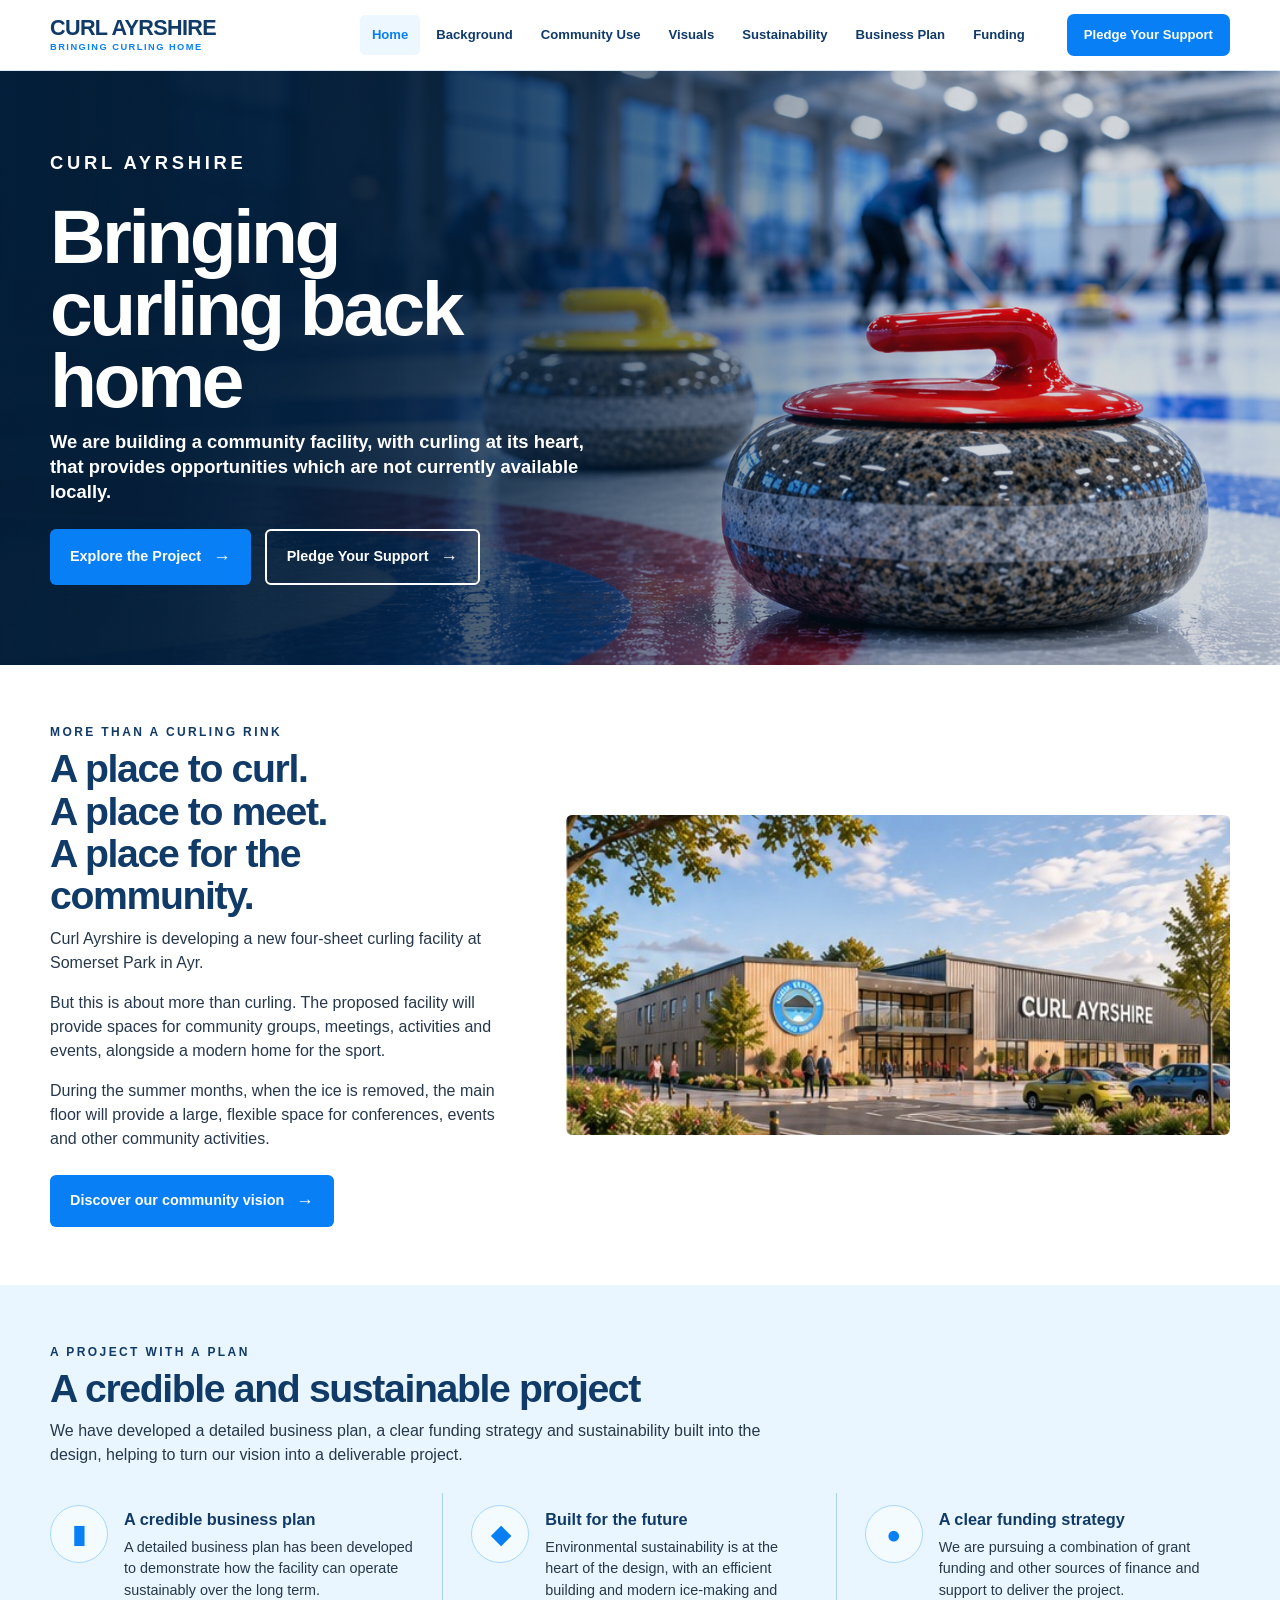
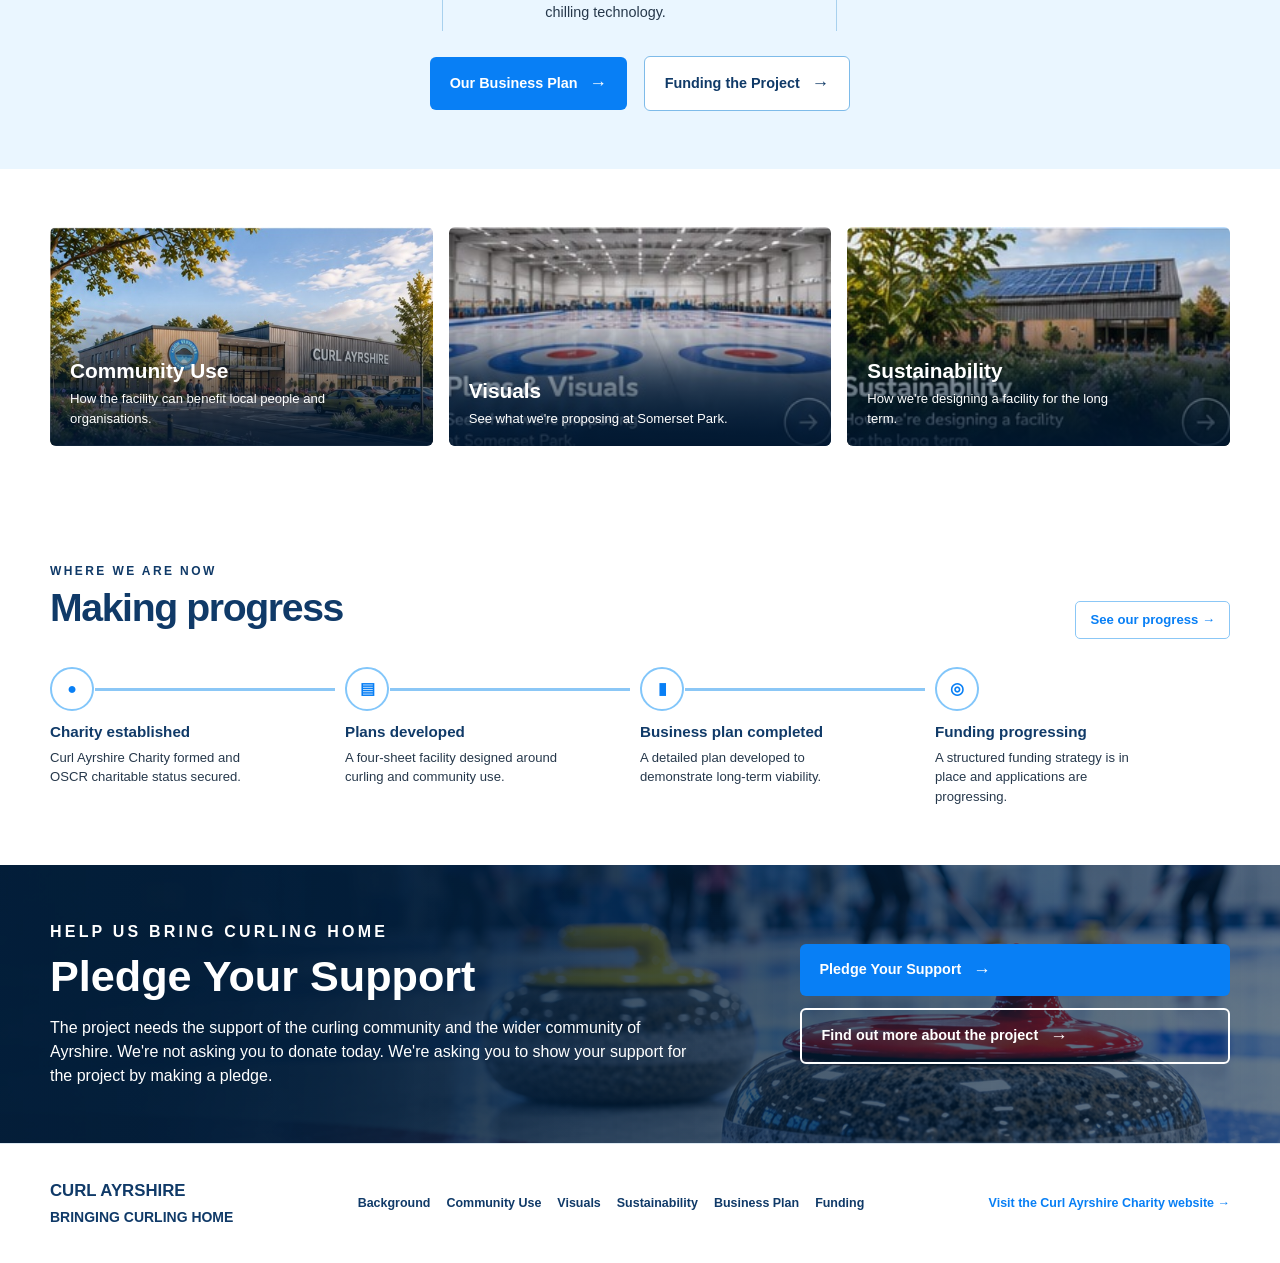
==== index.html @ f4528907 "start" ====
<!DOCTYPE html>
<html lang="en-GB">
<head>
    <meta charset="UTF-8">
    <meta name="viewport" content="width=device-width, initial-scale=1.0">
    <meta name="description" content="Bring Curling Home — the vision for a new community curling facility in Ayrshire.">
    <title>Bring Curling Home | Curl Ayrshire</title>
    <link rel="stylesheet" href="css/styles.css">
</head>
<body>
    <header class="site-header">
        <div class="container header-inner">
            <a class="brand" href="index.html">
                CURL AYRSHIRE
                <span>Bringing Curling Home</span>
            </a>

            <button class="menu-toggle" aria-label="Open navigation" aria-expanded="false">☰</button>

            <nav class="main-nav" aria-label="Main navigation">
                <ul>
                    <li><a class="active" href="index.html">Home</a></li>
                    <li><a href="background.html">Background</a></li>
                    <li><a href="community-use.html">Community Use</a></li>
                    <li><a href="visuals.html">Visuals</a></li>
                    <li><a href="sustainability.html">Sustainability</a></li>
                    <li><a href="business-plan.html">Business Plan</a></li>
                    <li><a href="funding.html">Funding</a></li>
                </ul>
            </nav>

            <a class="header-cta" href="#support">Pledge Your Support</a>
        </div>
    </header>

    <main>
        <section class="hero">
            <div class="container">
                <div class="hero-content">
                    <p class="eyebrow">Curl Ayrshire</p>
                    <h1>Bringing<br>curling back home</h1>
                    <p>We are building a community facility, with curling at its heart, that provides opportunities which are not currently available locally.</p>
                    <div class="hero-actions">
                        <a class="button" href="background.html">Explore the Project</a>
                        <a class="button button-outline" href="#support">Pledge Your Support</a>
                    </div>
                </div>
            </div>
        </section>

        <section class="section">
            <div class="container split">
                <div class="section-copy">
                    <p class="eyebrow">More than a curling rink</p>
                    <h2>A place to curl.<br>A place to meet.<br>A place for the community.</h2>
                    <p>Curl Ayrshire is developing a new four-sheet curling facility at Somerset Park in Ayr.</p>
                    <p>But this is about more than curling. The proposed facility will provide spaces for community groups, meetings, activities and events, alongside a modern home for the sport.</p>
                    <p>During the summer months, when the ice is removed, the main floor will provide a large, flexible space for conferences, events and other community activities.</p>
                    <a class="button" href="community-use.html">Discover our community vision</a>
                </div>
                <div class="split-image">
                    <img src="images/home/community-temp.jpg" alt="Concept visual of the proposed Curl Ayrshire facility">
                </div>
            </div>
        </section>

        <section class="section section-alt">
            <div class="container">
                <p class="eyebrow">A project with a plan</p>
                <h2>A credible and sustainable project</h2>
                <p class="feature-intro">We have developed a detailed business plan, a clear funding strategy and sustainability built into the design, helping to turn our vision into a deliverable project.</p>

                <div class="features">
                    <article class="feature">
                        <div class="feature-icon">▮</div>
                        <div>
                            <h3>A credible business plan</h3>
                            <p>A detailed business plan has been developed to demonstrate how the facility can operate sustainably over the long term.</p>
                        </div>
                    </article>

                    <article class="feature">
                        <div class="feature-icon">◆</div>
                        <div>
                            <h3>Built for the future</h3>
                            <p>Environmental sustainability is at the heart of the design, with an efficient building and modern ice-making and chilling technology.</p>
                        </div>
                    </article>

                    <article class="feature">
                        <div class="feature-icon">●</div>
                        <div>
                            <h3>A clear funding strategy</h3>
                            <p>We are pursuing a combination of grant funding and other sources of finance and support to deliver the project.</p>
                        </div>
                    </article>
                </div>

                <div style="text-align:center; margin-top:25px;">
                    <a class="button" href="business-plan.html">Our Business Plan</a>
                    <a class="button" style="margin-left:12px; background:white; color:#103a68; border:1px solid #7ebbe9;" href="funding.html">Funding the Project</a>
                </div>
            </div>
        </section>

        <section class="section">
            <div class="container">
                <div class="image-cards">
                    <a class="image-card" href="community-use.html">
                        <img src="images/home/community-temp.jpg" alt="">
                        <div class="image-card-content">
                            <h3>Community Use</h3>
                            <p>How the facility can benefit local people and organisations.</p>
                        </div>
                    </a>
                    <a class="image-card" href="visuals.html">
                        <img src="images/home/visuals-temp.jpg" alt="">
                        <div class="image-card-content">
                            <h3>Visuals</h3>
                            <p>See what we're proposing at Somerset Park.</p>
                        </div>
                    </a>
                    <a class="image-card" href="sustainability.html">
                        <img src="images/home/sustainability-temp.jpg" alt="">
                        <div class="image-card-content">
                            <h3>Sustainability</h3>
                            <p>How we're designing a facility for the long term.</p>
                        </div>
                    </a>
                </div>
            </div>
        </section>

        <section class="section">
            <div class="container">
                <div class="progress-heading">
                    <div>
                        <p class="eyebrow">Where we are now</p>
                        <h2>Making progress</h2>
                    </div>
                    <a class="progress-link" href="background.html">See our progress →</a>
                </div>

                <div class="progress">
                    <article class="progress-item">
                        <div class="progress-icon">●</div>
                        <h3>Charity established</h3>
                        <p>Curl Ayrshire Charity formed and OSCR charitable status secured.</p>
                    </article>
                    <article class="progress-item">
                        <div class="progress-icon">▤</div>
                        <h3>Plans developed</h3>
                        <p>A four-sheet facility designed around curling and community use.</p>
                    </article>
                    <article class="progress-item">
                        <div class="progress-icon">▮</div>
                        <h3>Business plan completed</h3>
                        <p>A detailed plan developed to demonstrate long-term viability.</p>
                    </article>
                    <article class="progress-item">
                        <div class="progress-icon">◎</div>
                        <h3>Funding progressing</h3>
                        <p>A structured funding strategy is in place and applications are progressing.</p>
                    </article>
                </div>
            </div>
        </section>

        <section class="support" id="support">
            <div class="container support-inner">
                <div>
                    <p class="eyebrow" style="color:white;">Help us bring curling home</p>
                    <h2>Pledge Your Support</h2>
                    <p>The project needs the support of the curling community and the wider community of Ayrshire. We're not asking you to donate today. We're asking you to show your support for the project by making a pledge.</p>
                </div>
                <div class="support-actions">
                    <a class="button" href="funding.html">Pledge Your Support</a>
                    <a class="button button-outline" href="background.html">Find out more about the project</a>
                </div>
            </div>
        </section>
    </main>

    <footer class="site-footer">
        <div class="container footer-inner">
            <div class="footer-brand">CURL AYRSHIRE<br><small>BRINGING CURLING HOME</small></div>
            <div class="footer-links">
                <a href="background.html">Background</a>
                <a href="community-use.html">Community Use</a>
                <a href="visuals.html">Visuals</a>
                <a href="sustainability.html">Sustainability</a>
                <a href="business-plan.html">Business Plan</a>
                <a href="funding.html">Funding</a>
            </div>
            <a class="footer-charity" href="https://www.curlayrshire.com/">Visit the Curl Ayrshire Charity website →</a>
        </div>
    </footer>

    <script src="js/script.js"></script>
</body>
</html>
---- css/styles.css ----
/* Bring Curling Home */

:root {
    --navy: #103a68;
    --blue: #087ff5;
    --blue-dark: #075fba;
    --sky: #eaf6ff;
    --pale-blue: #f2f9ff;
    --text: #26384b;
    --muted: #5c6d7c;
    --white: #ffffff;
    --border: #c9dff1;
    --max-width: 1180px;
}

* { box-sizing: border-box; }

html { scroll-behavior: smooth; }

body {
    margin: 0;
    font-family: Arial, Helvetica, sans-serif;
    color: var(--text);
    background: var(--white);
    line-height: 1.5;
}

img { max-width: 100%; height: auto; display: block; }

a { color: inherit; }

/* Header */

.site-header {
    background: rgba(255,255,255,.97);
    border-bottom: 1px solid #dbe7f1;
    position: sticky;
    top: 0;
    z-index: 1000;
}

.header-inner {
    min-height: 70px;
    display: flex;
    align-items: center;
    gap: 30px;
}

.brand {
    margin-right: auto;
    text-decoration: none;
    color: var(--navy);
    font-weight: 800;
    font-size: 1.35rem;
    line-height: 1.05;
    letter-spacing: -.03em;
}

.brand span {
    display: block;
    margin-top: 4px;
    color: var(--blue);
    font-size: .58rem;
    letter-spacing: .16em;
    text-transform: uppercase;
    font-weight: 700;
}

.main-nav ul {
    list-style: none;
    padding: 0;
    margin: 0;
    display: flex;
    align-items: center;
    gap: 4px;
}

.main-nav a {
    display: block;
    padding: 10px 12px;
    border-radius: 5px;
    text-decoration: none;
    color: var(--navy);
    font-size: .82rem;
    font-weight: 700;
}

.main-nav a:hover,
.main-nav a.active {
    color: var(--blue);
    background: #edf7ff;
}

.header-cta {
    display: inline-block;
    padding: 11px 17px;
    border-radius: 7px;
    background: var(--blue);
    color: var(--white) !important;
    text-decoration: none;
    font-weight: 700;
    font-size: .82rem;
    white-space: nowrap;
}

.header-cta:hover { background: var(--blue-dark); }

.menu-toggle {
    display: none;
    border: 0;
    background: transparent;
    color: var(--navy);
    font-size: 1.7rem;
    cursor: pointer;
}

/* Shared */

.container {
    width: min(100% - 40px, var(--max-width));
    margin-inline: auto;
}

.eyebrow {
    margin: 0 0 7px;
    color: var(--navy);
    font-size: .75rem;
    font-weight: 800;
    letter-spacing: .2em;
    text-transform: uppercase;
}

.button {
    display: inline-flex;
    align-items: center;
    gap: 12px;
    padding: 13px 20px;
    border-radius: 6px;
    background: var(--blue);
    color: var(--white);
    text-decoration: none;
    font-weight: 700;
    font-size: .9rem;
}

.button:hover { background: var(--blue-dark); }

.button-outline {
    background: transparent;
    border: 2px solid var(--white);
}

.button-outline:hover {
    background: var(--white);
    color: var(--navy);
}

.button::after {
    content: "→";
    font-size: 1.1rem;
}

/* Homepage hero */

.hero {
    min-height: 515px;
    display: flex;
    align-items: center;
    color: var(--white);
    background:
        linear-gradient(90deg, rgba(4,30,56,.88) 0%, rgba(4,30,56,.68) 42%, rgba(4,30,56,.18) 75%),
        url("../images/home/hero-temp.jpg") center / cover no-repeat;
}

.hero-content {
    max-width: 610px;
    padding: 80px 0;
}

.hero .eyebrow { color: var(--white); }

.hero h1 {
    margin: 0 0 14px;
    font-size: clamp(3.1rem, 6vw, 5rem);
    line-height: .94;
    letter-spacing: -.045em;
}

.hero p {
    max-width: 560px;
    margin: 0 0 24px;
    font-size: 1.15rem;
    line-height: 1.35;
    font-weight: 600;
}

.hero-actions {
    display: flex;
    flex-wrap: wrap;
    gap: 14px;
}

/* Sections */

.section { padding: 58px 0; }

.section-alt { background: var(--sky); }

.section h2 {
    margin: 0 0 9px;
    color: var(--navy);
    font-size: clamp(2rem, 3.25vw, 2.45rem);
    line-height: 1.08;
    letter-spacing: -.035em;
}

.section p { margin-top: 0; }

.split {
    display: grid;
    grid-template-columns: 0.92fr 1.32fr;
    gap: 54px;
    align-items: center;
}

.split-image {
    border-radius: 6px;
    overflow: hidden;
}

.split-image img {
    width: 100%;
    height: 320px;
    object-fit: cover;
    object-position: center;
}

.section-copy { max-width: 560px; }

.section-copy .button { margin-top: 8px; }

/* Three feature points */

.feature-intro {
    max-width: 760px;
    margin-bottom: 26px;
}

.features {
    display: grid;
    grid-template-columns: repeat(3, 1fr);
    gap: 0;
}

.feature {
    padding: 12px 28px 8px 0;
    display: grid;
    grid-template-columns: 58px 1fr;
    gap: 16px;
    border-right: 1px solid #a8d1ee;
}

.feature + .feature {
    padding-left: 28px;
}

.feature:last-child {
    border-right: 0;
    padding-right: 0;
}

.feature-icon {
    width: 58px;
    height: 58px;
    display: grid;
    place-items: center;
    border: 1px solid #a8d8ff;
    border-radius: 50%;
    background: #f4fbff;
    color: var(--blue);
    font-size: 1.55rem;
    font-weight: 800;
}

.feature h3 {
    margin: 2px 0 5px;
    color: var(--navy);
    font-size: 1.02rem;
}

.feature p {
    margin: 0;
    font-size: .9rem;
}

/* Image cards */

.image-cards {
    display: grid;
    grid-template-columns: repeat(3, 1fr);
    gap: 16px;
}

.image-card {
    position: relative;
    min-height: 190px;
    overflow: hidden;
    border-radius: 6px;
    color: var(--white);
    text-decoration: none;
    background: var(--navy);
}

.image-card img {
    width: 100%;
    height: 100%;
    min-height: 190px;
    object-fit: cover;
    transition: transform .25s ease;
}

.image-card:hover img { transform: scale(1.03); }

.image-card::after {
    content: "";
    position: absolute;
    inset: 35% 0 0;
    background: linear-gradient(transparent, rgba(0,22,46,.92));
}

.image-card-content {
    position: absolute;
    z-index: 2;
    left: 20px;
    right: 20px;
    bottom: 18px;
}

.image-card h3 {
    margin: 0 0 3px;
    font-size: 1.3rem;
}

.image-card p {
    margin: 0;
    max-width: 270px;
    font-size: .82rem;
}

/* Progress */

.progress {
    display: grid;
    grid-template-columns: repeat(4, 1fr);
    gap: 0;
    margin-top: 28px;
}

.progress-item {
    position: relative;
    padding-right: 24px;
}

.progress-item:not(:last-child)::after {
    content: "";
    position: absolute;
    top: 21px;
    left: 45px;
    right: 10px;
    height: 3px;
    background: #8bc7f6;
}

.progress-icon {
    position: relative;
    z-index: 2;
    width: 44px;
    height: 44px;
    display: grid;
    place-items: center;
    margin-bottom: 10px;
    border: 2px solid #82c6fa;
    border-radius: 50%;
    background: var(--white);
    color: var(--blue);
    font-weight: 800;
}

.progress h3 {
    margin: 0 0 4px;
    color: var(--navy);
    font-size: .95rem;
}

.progress p {
    margin: 0;
    font-size: .82rem;
    max-width: 220px;
}

.progress-heading {
    display: flex;
    align-items: end;
    justify-content: space-between;
    gap: 20px;
}

.progress-link {
    color: var(--blue);
    border: 1px solid #8bc7f6;
    padding: 8px 14px;
    border-radius: 5px;
    text-decoration: none;
    font-size: .82rem;
    font-weight: 700;
}

/* Support banner */

.support {
    padding: 55px 0;
    color: var(--white);
    background:
        linear-gradient(90deg, rgba(3,30,57,.92), rgba(3,30,57,.6)),
        url("../images/home/hero-temp.jpg") center / cover no-repeat;
}

.support-inner {
    display: grid;
    grid-template-columns: 1.3fr .8fr;
    gap: 50px;
    align-items: center;
}

.support h2 {
    margin: 0 0 8px;
    color: var(--white);
    font-size: clamp(2rem, 4vw, 2.7rem);
}

.support p {
    max-width: 650px;
    margin: 0;
    font-size: 1rem;
}

.support-actions {
    display: flex;
    flex-direction: column;
    gap: 12px;
}

/* Interior page hero */

.page-hero {
    padding: 72px 0;
    background: var(--sky);
}

.page-hero h1 {
    margin: 0 0 10px;
    color: var(--navy);
    font-size: clamp(2.5rem, 5vw, 4rem);
    line-height: 1;
    letter-spacing: -.04em;
}

.page-hero p {
    max-width: 760px;
    margin: 0;
    color: var(--muted);
    font-size: 1.1rem;
}

/* Footer */

.site-footer {
    padding: 34px 0;
    background: var(--white);
    border-top: 1px solid #dce8f1;
}

.footer-inner {
    display: flex;
    align-items: center;
    justify-content: space-between;
    gap: 25px;
    flex-wrap: wrap;
}

.footer-brand {
    color: var(--navy);
    font-weight: 800;
    font-size: 1.05rem;
}

.footer-links {
    display: flex;
    flex-wrap: wrap;
    gap: 16px;
}

.footer-links a {
    color: var(--navy);
    text-decoration: none;
    font-size: .78rem;
    font-weight: 700;
}

.footer-charity {
    color: var(--blue);
    text-decoration: none;
    font-size: .78rem;
    font-weight: 700;
}

/* Responsive */

@media (max-width: 1000px) {
    .main-nav a { padding-inline: 8px; font-size: .78rem; }
    .header-cta { display: none; }
}

@media (max-width: 850px) {
    .menu-toggle { display: block; }

    .header-inner {
        min-height: 68px;
        flex-wrap: wrap;
        padding: 10px 0;
    }

    .main-nav {
        display: none;
        width: 100%;
        order: 3;
    }

    .main-nav.open { display: block; }

    .main-nav ul {
        flex-direction: column;
        align-items: stretch;
        padding-bottom: 8px;
    }

    .main-nav a { padding: 9px 4px; }

    .split,
    .support-inner {
        grid-template-columns: 1fr;
    }

    .features,
    .image-cards {
        grid-template-columns: 1fr;
        gap: 20px;
    }

    .feature,
    .feature + .feature {
        padding: 15px 0;
        border-right: 0;
        border-bottom: 1px solid #a8d1ee;
    }

    .feature:last-child { border-bottom: 0; }

    .progress {
        grid-template-columns: 1fr 1fr;
        gap: 28px 20px;
    }

    .progress-item::after { display: none; }
}

@media (max-width: 600px) {
    .container { width: min(100% - 28px, var(--max-width)); }
    .hero { min-height: 520px; }
    .hero-content { padding: 65px 0; }
    .hero h1 { font-size: 3rem; }
    .section { padding: 48px 0; }
    .progress { grid-template-columns: 1fr; }
    .progress-heading { align-items: start; flex-direction: column; }
}
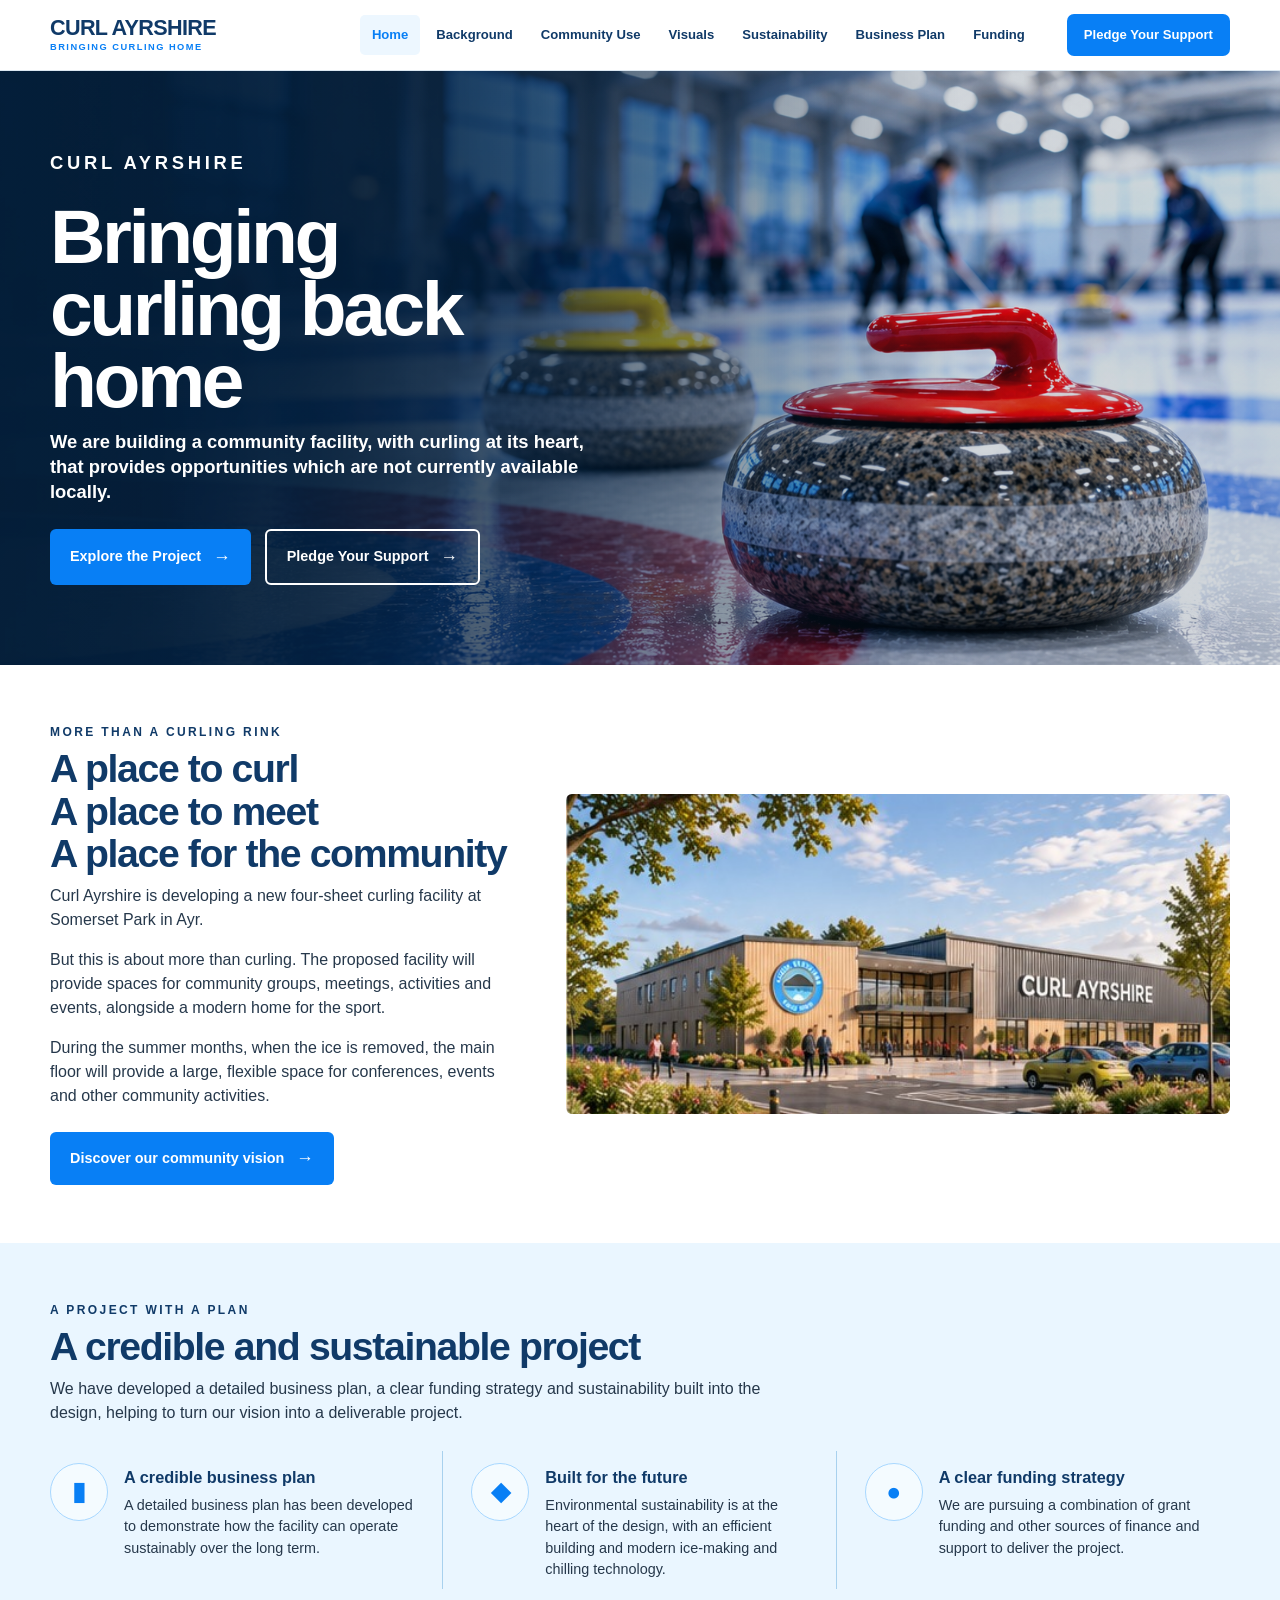
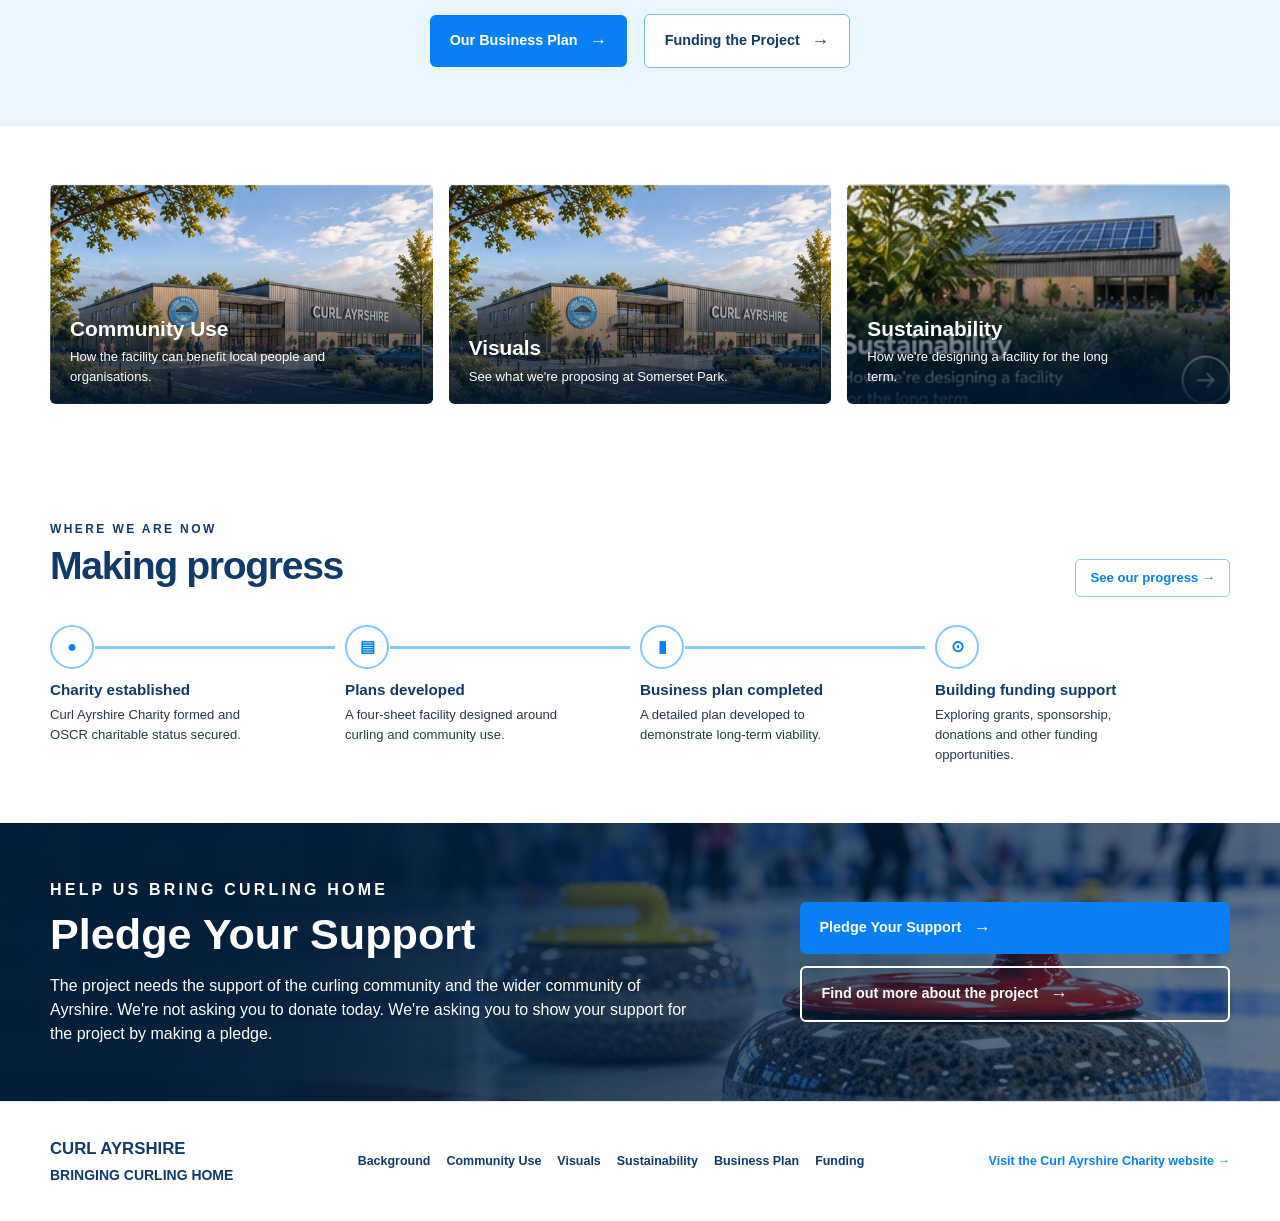
==== commit 6ec7c34f: "populate" ====
--- a/index.html
+++ b/index.html
@@ -29,7 +29,11 @@
                 </ul>
             </nav>
 
-            <a class="header-cta" href="#support">Pledge Your Support</a>
+            <a class="header-cta"
+   href="https://forms.cloud.microsoft/e/AGbmvTRy5J"
+   target="_blank"
+   rel="noopener noreferrer">Pledge Your Support</a>
+
         </div>
     </header>
 
@@ -52,7 +56,7 @@
             <div class="container split">
                 <div class="section-copy">
                     <p class="eyebrow">More than a curling rink</p>
-                    <h2>A place to curl.<br>A place to meet.<br>A place for the community.</h2>
+                    <h2>A place to curl<br>A place to meet<br>A place for the community</h2>
                     <p>Curl Ayrshire is developing a new four-sheet curling facility at Somerset Park in Ayr.</p>
                     <p>But this is about more than curling. The proposed facility will provide spaces for community groups, meetings, activities and events, alongside a modern home for the sport.</p>
                     <p>During the summer months, when the ice is removed, the main floor will provide a large, flexible space for conferences, events and other community activities.</p>
@@ -114,7 +118,7 @@
                         </div>
                     </a>
                     <a class="image-card" href="visuals.html">
-                        <img src="images/home/visuals-temp.jpg" alt="">
+                        <img src="images/home/community-temp.jpg" alt="">
                         <div class="image-card-content">
                             <h3>Visuals</h3>
                             <p>See what we're proposing at Somerset Park.</p>
@@ -158,9 +162,9 @@
                         <p>A detailed plan developed to demonstrate long-term viability.</p>
                     </article>
                     <article class="progress-item">
-                        <div class="progress-icon">◎</div>
-                        <h3>Funding progressing</h3>
-                        <p>A structured funding strategy is in place and applications are progressing.</p>
+                        <div class="progress-icon">⊙</div>
+<h3>Building funding support</h3>
+<p>Exploring grants, sponsorship, donations and other funding opportunities.</p>
                     </article>
                 </div>
             </div>
@@ -174,7 +178,9 @@
                     <p>The project needs the support of the curling community and the wider community of Ayrshire. We're not asking you to donate today. We're asking you to show your support for the project by making a pledge.</p>
                 </div>
                 <div class="support-actions">
-                    <a class="button" href="funding.html">Pledge Your Support</a>
+                    <a class="button" href="https://forms.cloud.microsoft/e/AGbmvTRy5J"
+                       target="_blank"
+                       rel="noopener noreferrer">Pledge Your Support</a>
                     <a class="button button-outline" href="background.html">Find out more about the project</a>
                 </div>
             </div>
--- a/css/styles.css
+++ b/css/styles.css
@@ -303,7 +303,7 @@
 
 .image-card {
     position: relative;
-    min-height: 190px;
+    min-height: 220px;
     overflow: hidden;
     border-radius: 6px;
     color: var(--white);
@@ -583,3 +583,93 @@
     .progress { grid-template-columns: 1fr; }
     .progress-heading { align-items: start; flex-direction: column; }
 }
+
+.funding-list {
+    padding-left: 22px;
+    margin-bottom: 30px;
+}
+
+.funding-list li {
+    margin-bottom: 8px;
+}
+
+.funding-actions .card {
+    height: 100%;
+}
+
+.pledge-content {
+    display: flex;
+    align-items: center;
+    gap: 16px;
+}
+
+.pledge-text {
+    flex: 1;
+    min-width: 0;
+}
+
+.pledge-qr {
+    display: block;
+    width: 120px;
+    height: auto;
+    flex-shrink: 0;
+}
+
+@media (max-width: 600px) {
+    .pledge-content {
+        align-items: flex-start;
+        gap: 10px;
+    }
+
+    .pledge-qr {
+        width: 95px;
+    }
+}
+/* Funding page action tiles */
+.funding-actions {
+    display: grid;
+    grid-template-columns: repeat(2, minmax(0, 1fr));
+    gap: 24px;
+    margin-top: 24px;
+}
+
+.funding-actions .card {
+    box-sizing: border-box;
+    padding: 24px;
+    border: 1px solid #dce5ef;
+    border-radius: 10px;
+    background: #f8fbff;
+}
+
+.funding-actions .card h3 {
+    margin-top: 0;
+}
+
+.pledge-content {
+    display: flex;
+    align-items: center;
+    gap: 20px;
+}
+
+.pledge-text {
+    flex: 1;
+    min-width: 0;
+}
+
+.pledge-qr {
+    display: block;
+    width: 140px;
+    max-width: 40%;
+    height: auto;
+    flex-shrink: 0;
+}
+
+@media (max-width: 650px) {
+    .funding-actions {
+        grid-template-columns: 1fr;
+    }
+
+    .pledge-qr {
+        width: 110px;
+    }
+}
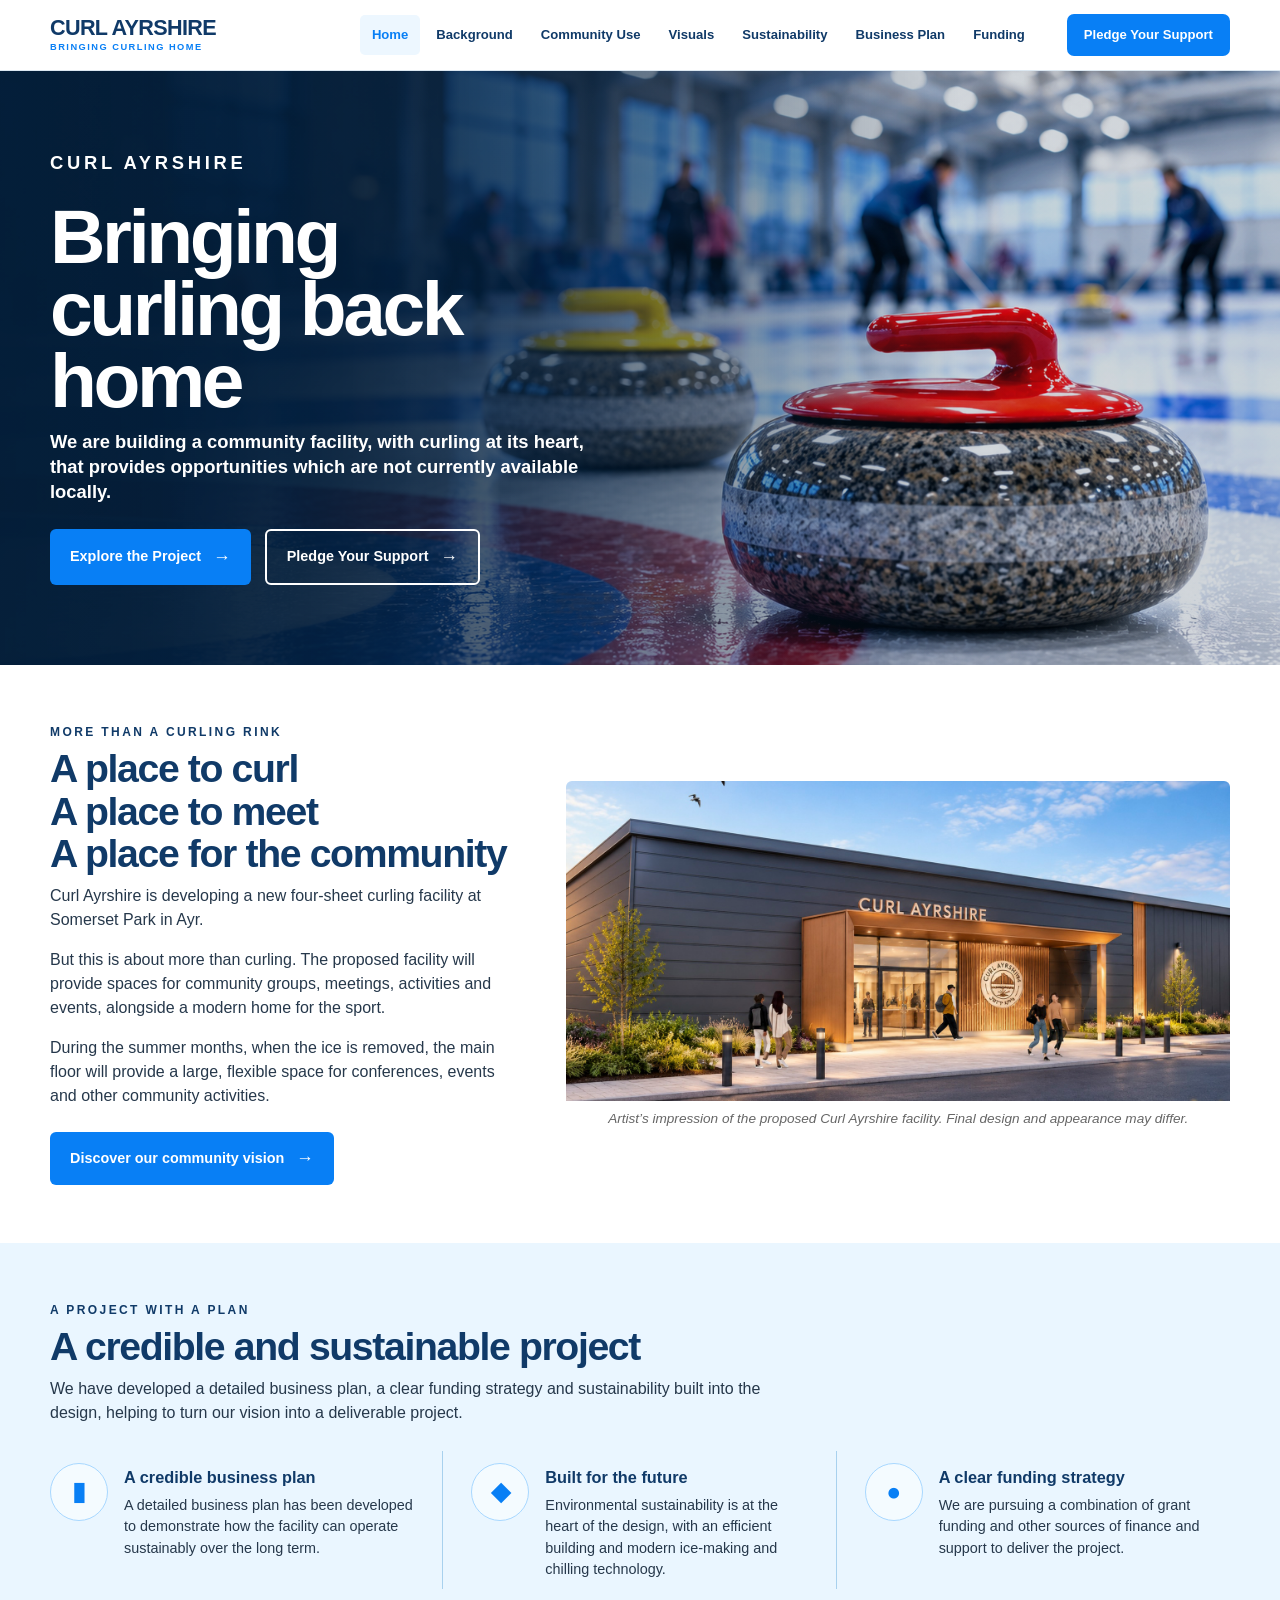
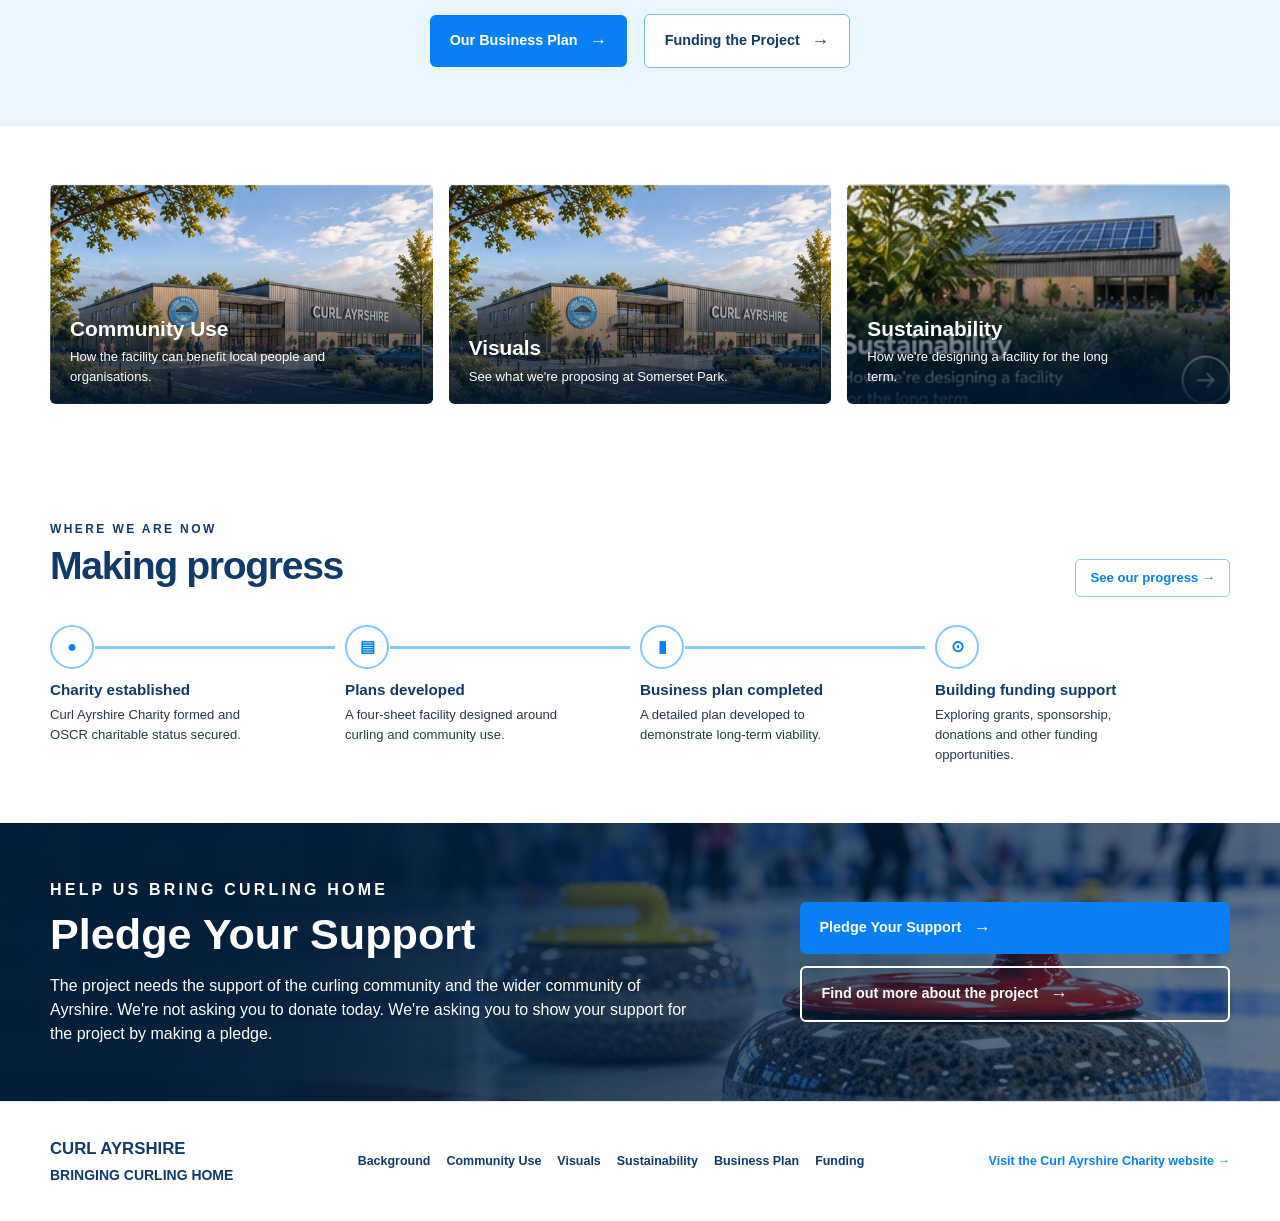
==== commit 4a8f405e: "new homepage image" ====
--- a/index.html
+++ b/index.html
@@ -63,8 +63,11 @@
                     <a class="button" href="community-use.html">Discover our community vision</a>
                 </div>
                 <div class="split-image">
-                    <img src="images/home/community-temp.jpg" alt="Concept visual of the proposed Curl Ayrshire facility">
-                </div>
+    <figure>
+        <img src="images/visuals/building-main.jpg" alt="Artist's impression of the proposed Curl Ayrshire facility">
+        <figcaption>Artist’s impression of the proposed Curl Ayrshire facility. Final design and appearance may differ.</figcaption>
+    </figure>
+</div>
             </div>
         </section>
 
@@ -142,7 +145,7 @@
                         <p class="eyebrow">Where we are now</p>
                         <h2>Making progress</h2>
                     </div>
-                    <a class="progress-link" href="background.html">See our progress →</a>
+                    <a class="progress-link" href="funding.html#pledge-progress">See our progress →</a>
                 </div>
 
                 <div class="progress">
--- a/css/styles.css
+++ b/css/styles.css
@@ -673,3 +673,331 @@
         width: 110px;
     }
 }
+/* VISUALS GALLERY */
+.visuals-gallery {
+    display: grid;
+    grid-template-columns: repeat(2, minmax(0, 1fr));
+    gap: 28px;
+    margin-top: 30px;
+}
+
+.visuals-gallery figure {
+    margin: 0;
+}
+
+.visuals-gallery figure:last-child {
+    grid-column: 1 / -1;
+}
+
+.visuals-gallery img {
+    display: block;
+    width: 100%;
+    height: auto;
+    border-radius: 8px;
+    cursor: pointer;
+}
+
+.visuals-gallery figcaption {
+    margin-top: 10px;
+    color: #52647a;
+    font-size: 0.95rem;
+    line-height: 1.5;
+}
+
+@media (max-width: 700px) {
+    .visuals-gallery {
+        grid-template-columns: 1fr;
+    }
+
+    .visuals-gallery figure:last-child {
+        grid-column: auto;
+    }
+}
+.lightbox-caption {
+    color: #fff;
+    text-align: center;
+    margin: 14px 0 0;
+}
+
+.lightbox-close {
+    position: absolute;
+    top: 12px;
+    right: 24px;
+    border: 0;
+    background: transparent;
+    color: #fff;
+    font-size: 42px;
+    line-height: 1;
+    cursor: pointer;
+}
+
+body.lightbox-open {
+    overflow: hidden;
+}
+/* Project image lightbox */
+.lightbox {
+    display: none;
+    position: fixed;
+    inset: 0;
+    z-index: 9999;
+    background: rgba(0, 0, 0, 0.92);
+    align-items: center;
+    justify-content: center;
+    flex-direction: column;
+    padding: 24px;
+    box-sizing: border-box;
+}
+
+.lightbox.is-open {
+    display: flex;
+}
+
+.lightbox-image {
+    display: block;
+    max-width: 95%;
+    max-height: 82vh;
+    width: auto;
+    height: auto;
+    object-fit: contain;
+}
+
+.lightbox-caption {
+    color: #fff;
+    text-align: center;
+    margin: 14px 0 0;
+}
+
+.lightbox-close {
+    position: absolute;
+    top: 12px;
+    right: 24px;
+    border: 0;
+    background: transparent;
+    color: #fff;
+    font-size: 42px;
+    line-height: 1;
+    cursor: pointer;
+}
+
+body.lightbox-open {
+    overflow: hidden;
+}
+.visuals-site-section {
+    padding-top: 5px;
+}
+.visuals-intro-section {
+    padding-bottom: 10px;
+}
+/* Pledge Progress Tank */
+.pledge-progress-section {
+    padding-top: 30px;
+    padding-bottom: 40px;
+}
+
+.pledge-progress-card {
+    text-align: center;
+    background: #f0f7ff;
+    border: 1px solid #d7e8fa;
+    border-radius: 18px;
+    padding: 35px 24px;
+}
+
+.pledge-progress-card h2 {
+    margin-top: 0;
+    margin-bottom: 12px;
+    color: #123f73;
+}
+
+.pledge-progress-intro {
+    margin-bottom: 28px;
+    color: #36516d;
+}
+
+.pledge-tank {
+    position: relative;
+    width: 190px;
+    height: 300px;
+    margin: 0 auto 20px;
+    overflow: hidden;
+    border: 5px solid #8bb6d9;
+    border-radius: 28px 28px 35px 35px;
+    background: rgba(255, 255, 255, 0.8);
+    box-shadow:
+        inset 10px 0 15px rgba(255, 255, 255, 0.8),
+        0 8px 18px rgba(18, 63, 115, 0.12);
+}
+
+.pledge-water {
+    position: absolute;
+    bottom: 0;
+    left: 0;
+    width: 100%;
+    height: 0%;
+    overflow: hidden;
+    background: linear-gradient(
+        180deg,
+        #66c8f2 0%,
+        #168be0 45%,
+        #0863b5 100%
+    );
+    transition: height 8s ease-in-out;
+}
+
+.pledge-wave {
+    position: absolute;
+    top: -15px;
+    left: -50%;
+    width: 200%;
+    height: 30px;
+    border-radius: 42%;
+    background: rgba(255, 255, 255, 0.42);
+    animation: pledge-wave-motion 5s linear infinite;
+}
+
+.pledge-wave-two {
+    top: -10px;
+    background: rgba(255, 255, 255, 0.22);
+    animation-duration: 7s;
+    animation-direction: reverse;
+}
+
+@keyframes pledge-wave-motion {
+    from {
+        transform: translateX(0) rotate(0deg);
+    }
+    to {
+        transform: translateX(25%) rotate(360deg);
+    }
+}
+
+.pledge-tank-label {
+    position: absolute;
+    z-index: 2;
+    top: 50%;
+    left: 50%;
+    display: flex;
+    flex-direction: column;
+    align-items: center;
+    gap: 5px;
+    width: max-content;
+    max-width: 90%;
+    padding: 12px 15px;
+    transform: translate(-50%, -50%);
+    border-radius: 12px;
+    background: rgba(255, 255, 255, 0.92);
+    color: #123f73;
+    box-shadow: 0 3px 12px rgba(0, 0, 0, 0.12);
+}
+
+.pledge-tank-label strong {
+    font-size: 25px;
+    line-height: 1.2;
+}
+
+.pledge-tank-label span {
+    font-size: 13px;
+}
+
+.pledge-progress-total {
+    margin: 15px 0 5px;
+    color: #123f73;
+    font-size: 18px;
+}
+
+.pledge-progress-total strong {
+    font-size: 23px;
+}
+
+.pledge-progress-percentage {
+    margin: 8px 0 0;
+    color: #0879cf;
+    font-weight: 700;
+    font-size: 17px;
+}
+
+@media (max-width: 600px) {
+    .pledge-progress-card {
+        padding: 28px 14px;
+    }
+
+    .pledge-tank {
+        width: 165px;
+        height: 270px;
+    }
+
+    .pledge-tank-label strong {
+        font-size: 22px;
+    }
+}
+
+@media (prefers-reduced-motion: reduce) {
+    .pledge-water {
+        transition: none;
+    }
+
+    .pledge-wave {
+        animation: none;
+    }
+}
+/* Pledge thermometer background */
+.pledge-showcase {
+    background:
+        linear-gradient(
+            rgba(8, 39, 76, 0.82),
+            rgba(8, 39, 76, 0.88)
+        ),
+        url("../images/home/hero-temp.jpg") center / cover no-repeat;
+    color: #ffffff;
+    border: none;
+    border-radius: 18px;
+}
+
+.pledge-showcase h2,
+.pledge-showcase p,
+.pledge-showcase strong {
+    color: #ffffff;
+}
+.pledge-progress-card {
+    background:
+    linear-gradient(
+        rgba(8, 39, 76, 0.35),
+        rgba(8, 39, 76, 0.45)
+    ),
+    url("../images/home/hero-temp.jpg") center / cover no-repeat;
+
+    color: #ffffff;
+    border: 1px solid rgba(255, 255, 255, 0.25);
+    border-radius: 18px;
+}
+
+.pledge-progress-card h2,
+.pledge-progress-card p,
+.pledge-progress-card strong,
+.pledge-progress-card .pledge-progress-intro,
+.pledge-progress-card .pledge-tank-label,
+.pledge-progress-card .pledge-tank-label span {
+    color: #ffffff;
+}
+.pledge-tank-label,
+.pledge-tank-label strong,
+.pledge-tank-label span {
+    color: #123f70;
+}
+.pledge-tank-label span {
+    color: #123f70 !important;
+    opacity: 1 !important;
+    text-shadow: none !important;
+}
+/* Caption beneath the homepage building image */
+.split-image figure {
+    margin: 0;
+}
+
+.split-image figcaption {
+    margin-top: 8px;
+    font-size: 0.85rem;
+    line-height: 1.4;
+    color: #666;
+    text-align: center;
+    font-style: italic;
+}
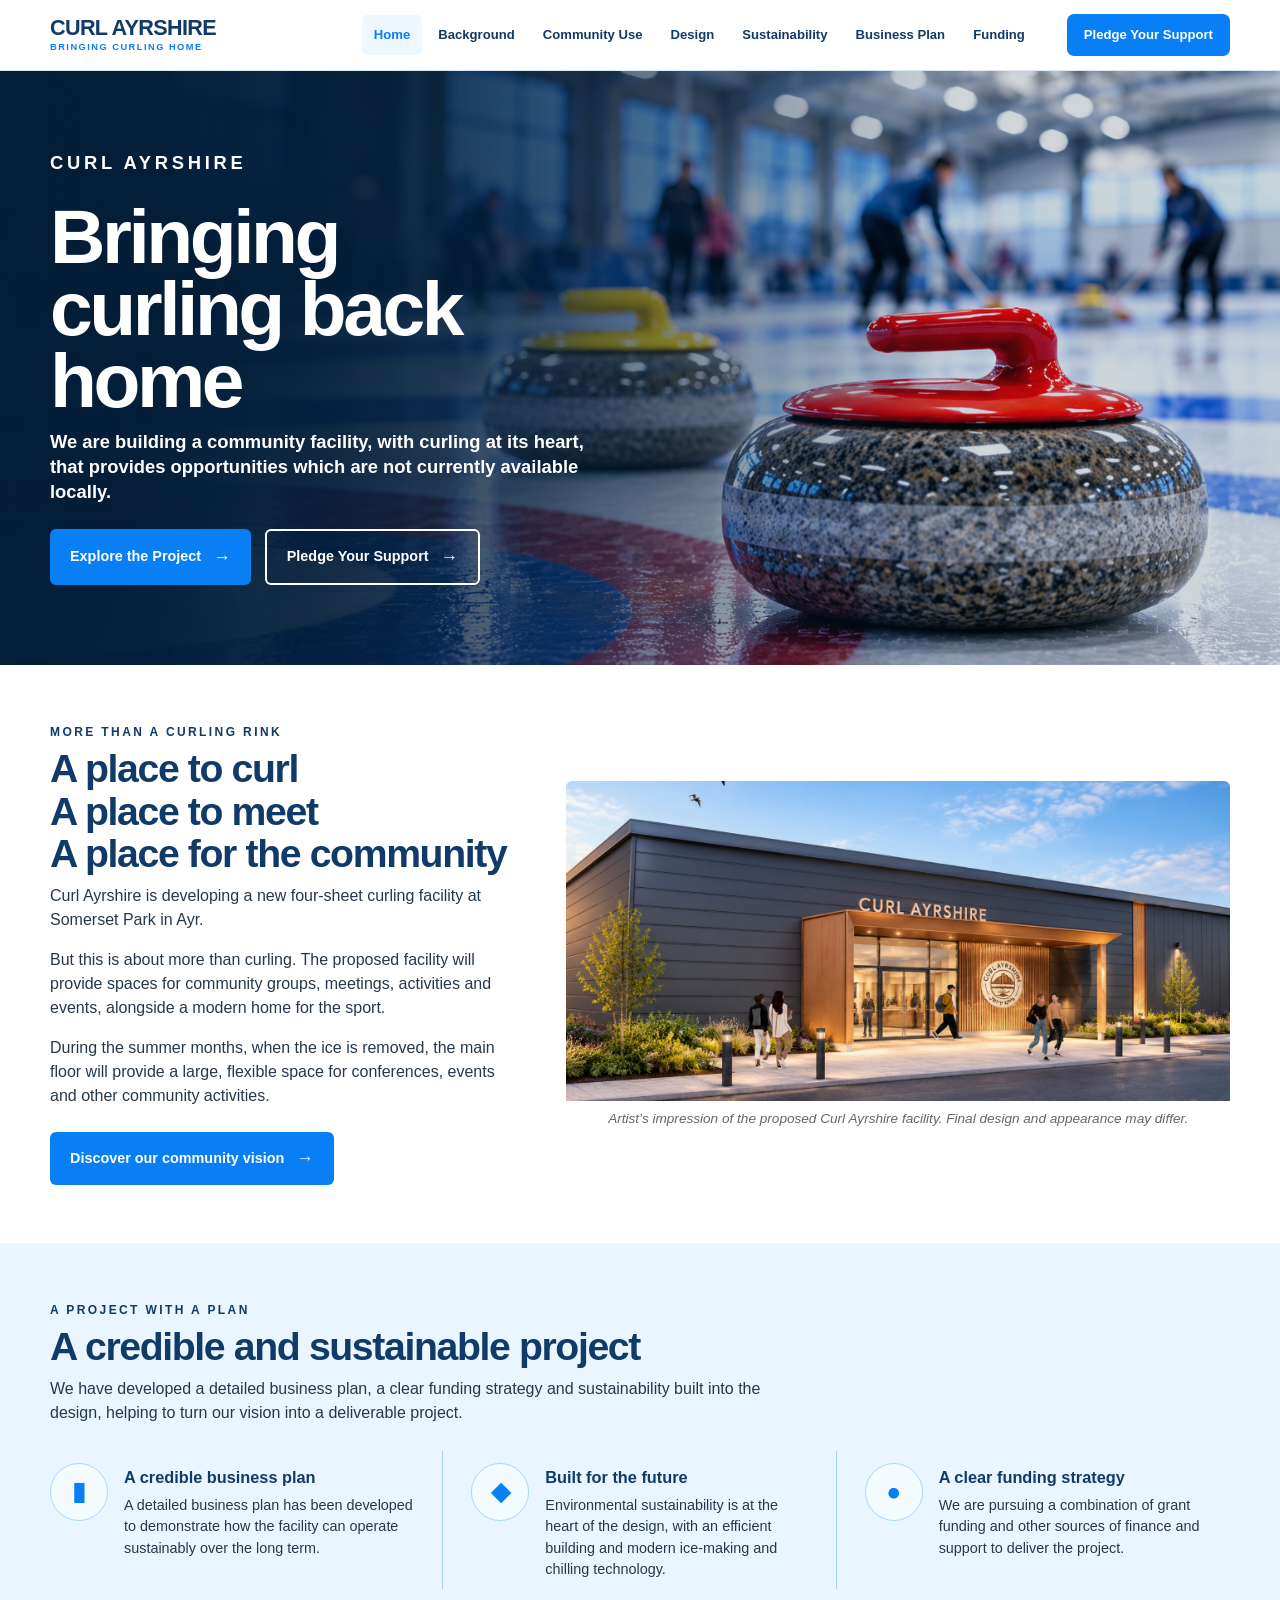
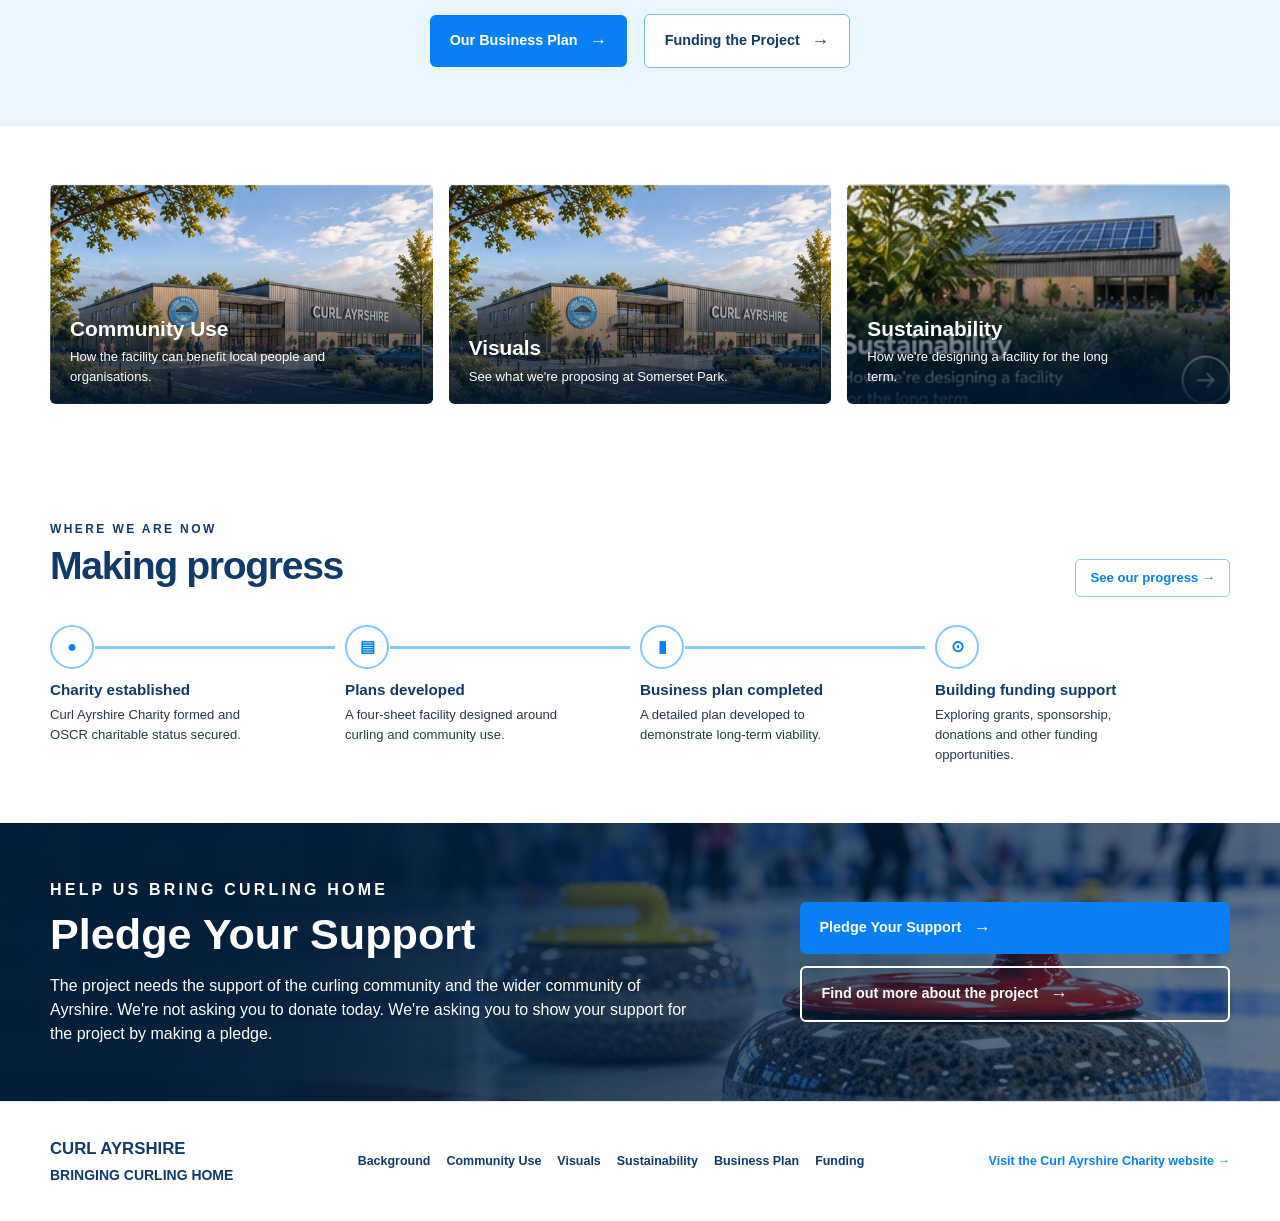
==== commit a4ddbc21: "nav" ====
--- a/index.html
+++ b/index.html
@@ -22,7 +22,7 @@
                     <li><a class="active" href="index.html">Home</a></li>
                     <li><a href="background.html">Background</a></li>
                     <li><a href="community-use.html">Community Use</a></li>
-                    <li><a href="visuals.html">Visuals</a></li>
+                    <li><a href="visuals.html">Design</a></li>
                     <li><a href="sustainability.html">Sustainability</a></li>
                     <li><a href="business-plan.html">Business Plan</a></li>
                     <li><a href="funding.html">Funding</a></li>
--- a/css/styles.css
+++ b/css/styles.css
@@ -454,7 +454,12 @@
 
 .page-hero {
     padding: 72px 0;
-    background: var(--sky);
+    background:
+        linear-gradient(
+            rgba(235, 244, 250, 0.40),
+            rgba(235, 244, 250, 0.40)
+        ),
+        url("../images/hero-images/hero-curling2.png") center / cover no-repeat;
 }
 
 .page-hero h1 {
@@ -676,23 +681,21 @@
 /* VISUALS GALLERY */
 .visuals-gallery {
     display: grid;
-    grid-template-columns: repeat(2, minmax(0, 1fr));
+    grid-template-columns: repeat(3, minmax(0, 1fr));
     gap: 28px;
     margin-top: 30px;
 }
 
 .visuals-gallery figure {
     margin: 0;
-}
-
-.visuals-gallery figure:last-child {
-    grid-column: 1 / -1;
 }
 
 .visuals-gallery img {
     display: block;
     width: 100%;
-    height: auto;
+    height: 220px;
+    object-fit: contain;
+    background: #f5f7fa;
     border-radius: 8px;
     cursor: pointer;
 }
@@ -785,9 +788,16 @@
 .visuals-site-section {
     padding-top: 5px;
 }
+
+
 .visuals-intro-section {
+        padding-bottom: 10px;
+}
+.visuals-design-brief {
+    padding-top: 5px;
     padding-bottom: 10px;
 }
+
 /* Pledge Progress Tank */
 .pledge-progress-section {
     padding-top: 30px;
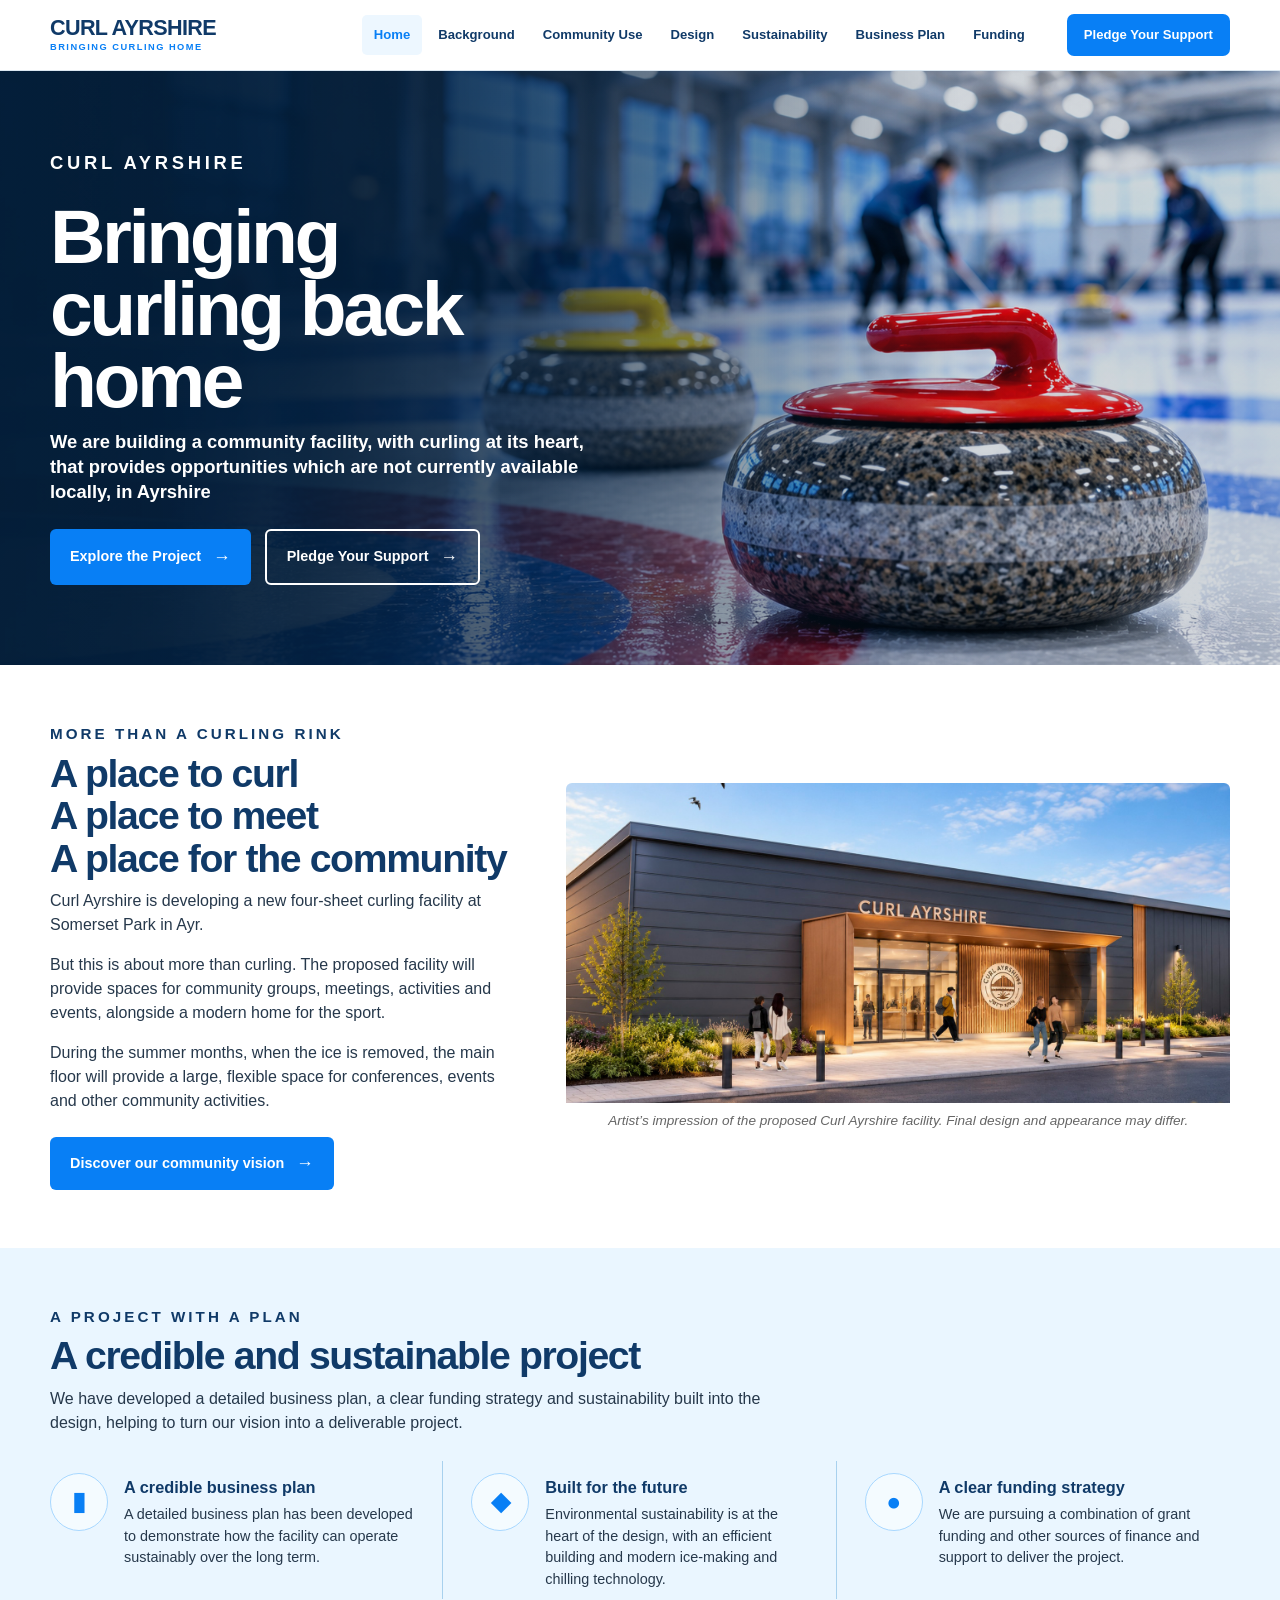
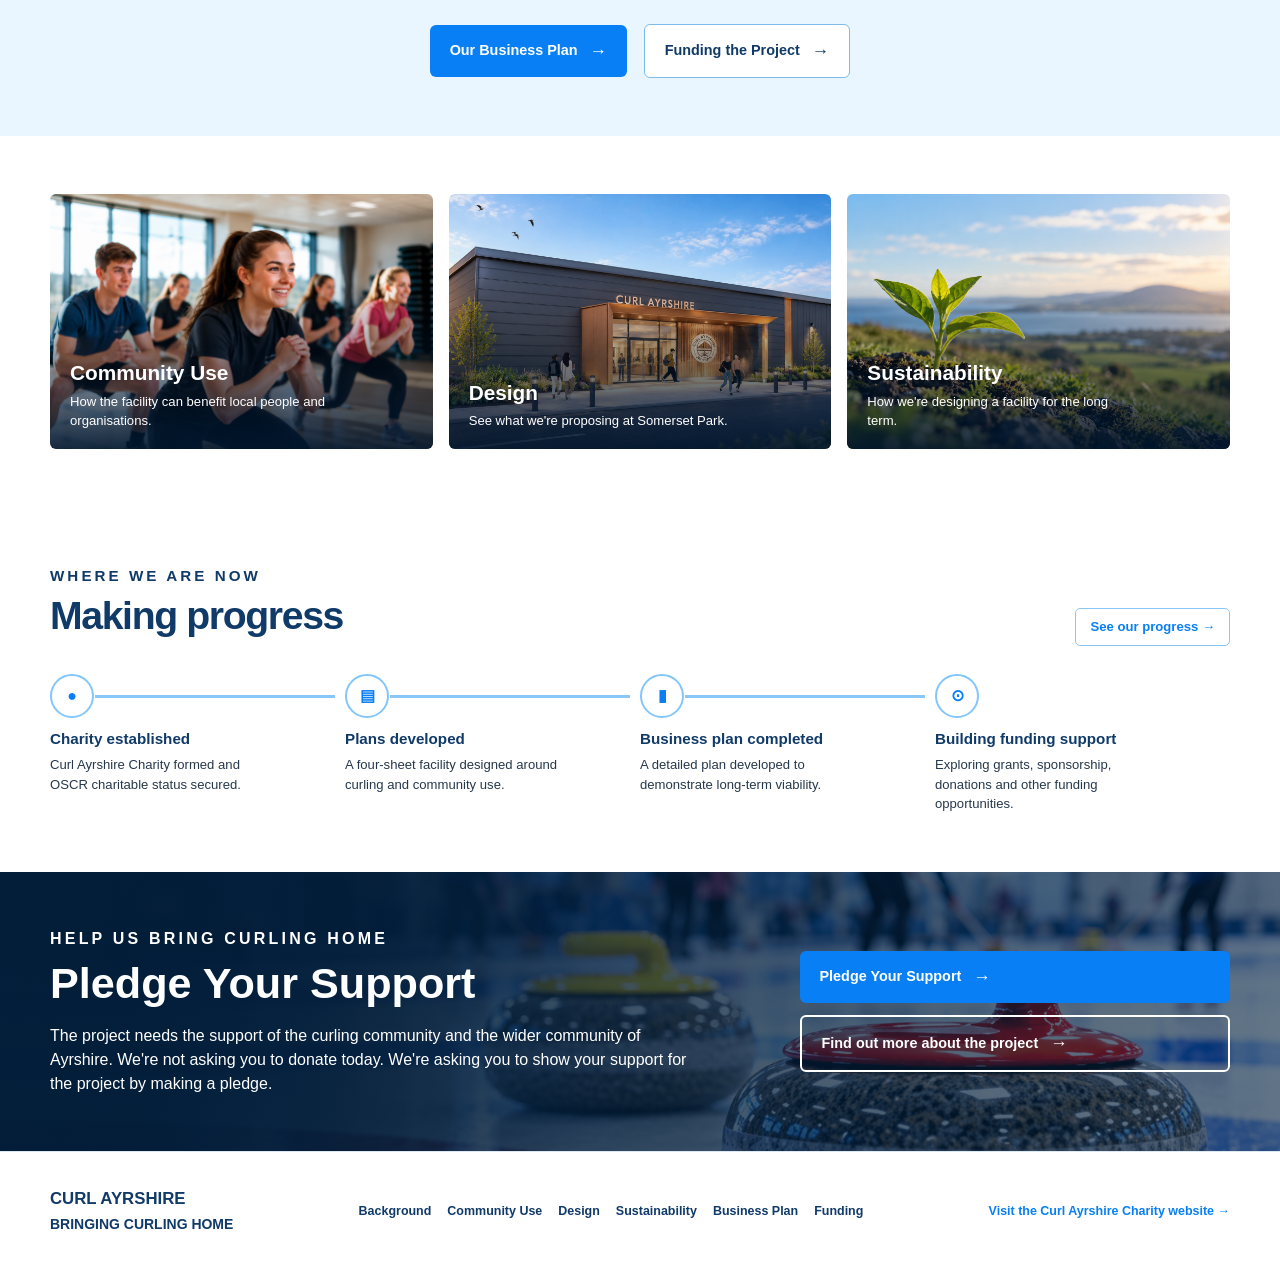
==== commit a886567e: "cards" ====
--- a/index.html
+++ b/index.html
@@ -43,7 +43,7 @@
                 <div class="hero-content">
                     <p class="eyebrow">Curl Ayrshire</p>
                     <h1>Bringing<br>curling back home</h1>
-                    <p>We are building a community facility, with curling at its heart, that provides opportunities which are not currently available locally.</p>
+                    <p>We are building a community facility, with curling at its heart, that provides opportunities which are not currently available locally, in Ayrshire</p>
                     <div class="hero-actions">
                         <a class="button" href="background.html">Explore the Project</a>
                         <a class="button button-outline" href="#support">Pledge Your Support</a>
@@ -114,21 +114,21 @@
             <div class="container">
                 <div class="image-cards">
                     <a class="image-card" href="community-use.html">
-                        <img src="images/home/community-temp.jpg" alt="">
+                        <img src="images/home/energetic-group.png" alt="">
                         <div class="image-card-content">
                             <h3>Community Use</h3>
                             <p>How the facility can benefit local people and organisations.</p>
                         </div>
                     </a>
                     <a class="image-card" href="visuals.html">
-                        <img src="images/home/community-temp.jpg" alt="">
+                        <img src="images/visuals/building-main.jpg" alt="">
                         <div class="image-card-content">
-                            <h3>Visuals</h3>
+                            <h3>Design</h3>
                             <p>See what we're proposing at Somerset Park.</p>
                         </div>
                     </a>
                     <a class="image-card" href="sustainability.html">
-                        <img src="images/home/sustainability-temp.jpg" alt="">
+                        <img src="images/home/plant-sustainability.png" alt="">
                         <div class="image-card-content">
                             <h3>Sustainability</h3>
                             <p>How we're designing a facility for the long term.</p>
@@ -196,7 +196,7 @@
             <div class="footer-links">
                 <a href="background.html">Background</a>
                 <a href="community-use.html">Community Use</a>
-                <a href="visuals.html">Visuals</a>
+                <a href="visuals.html">Design</a>
                 <a href="sustainability.html">Sustainability</a>
                 <a href="business-plan.html">Business Plan</a>
                 <a href="funding.html">Funding</a>
--- a/css/styles.css
+++ b/css/styles.css
@@ -124,7 +124,7 @@
 .eyebrow {
     margin: 0 0 7px;
     color: var(--navy);
-    font-size: .75rem;
+    font-size: .95rem;
     font-weight: 800;
     letter-spacing: .2em;
     text-transform: uppercase;
@@ -850,7 +850,7 @@
         #168be0 45%,
         #0863b5 100%
     );
-    transition: height 8s ease-in-out;
+    transition: height 5s ease-in-out;
 }
 
 .pledge-wave {
@@ -1010,4 +1010,27 @@
     color: #666;
     text-align: center;
     font-style: italic;
+}
+
+/* Business plan charts */
+.business-plan-charts {
+    display: grid;
+    grid-template-columns: repeat(2, minmax(0, 1fr));
+    gap: 24px;
+    align-items: center;
+    margin: 30px 0 40px;
+}
+
+.business-plan-charts img {
+    display: block;
+    width: 100%;
+    height: auto;
+}
+
+/* Stack charts on smaller screens */
+@media (max-width: 700px) {
+    .business-plan-charts {
+        grid-template-columns: 1fr;
+        gap: 20px;
+    }
 }
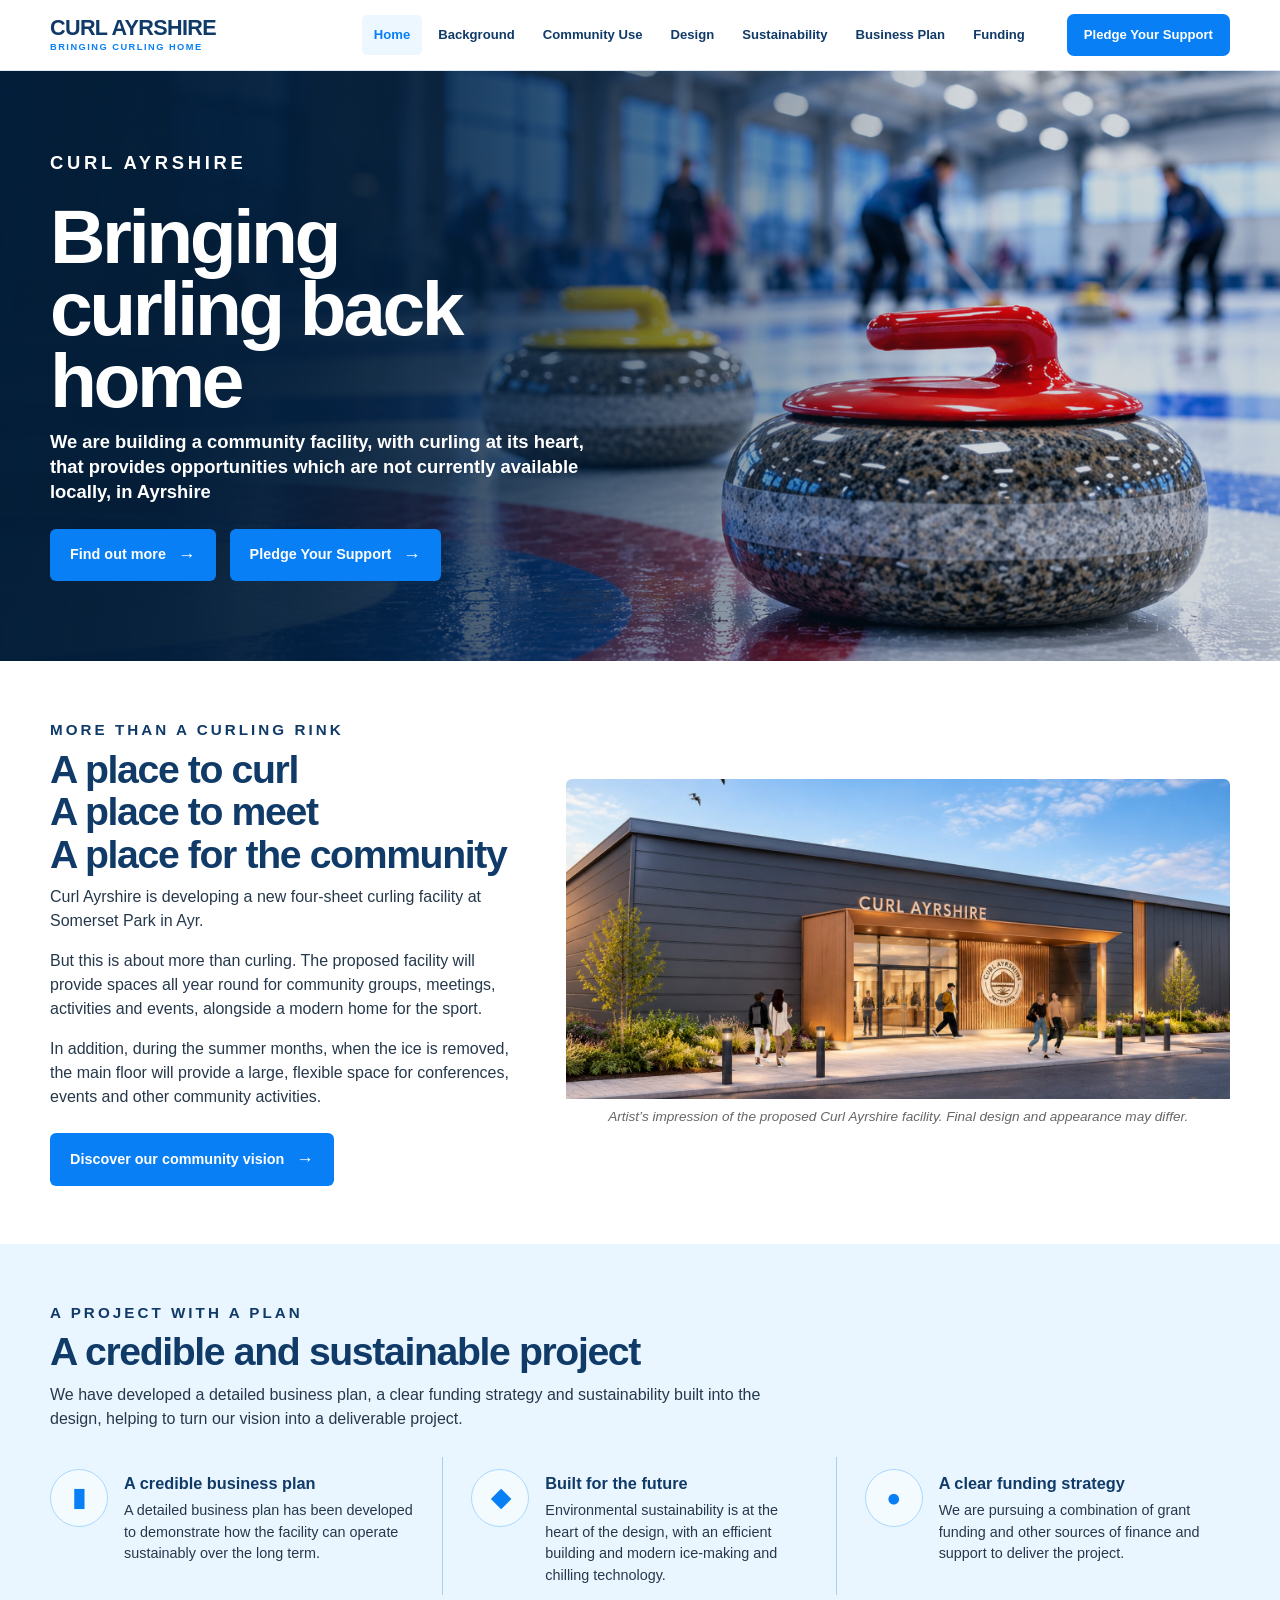
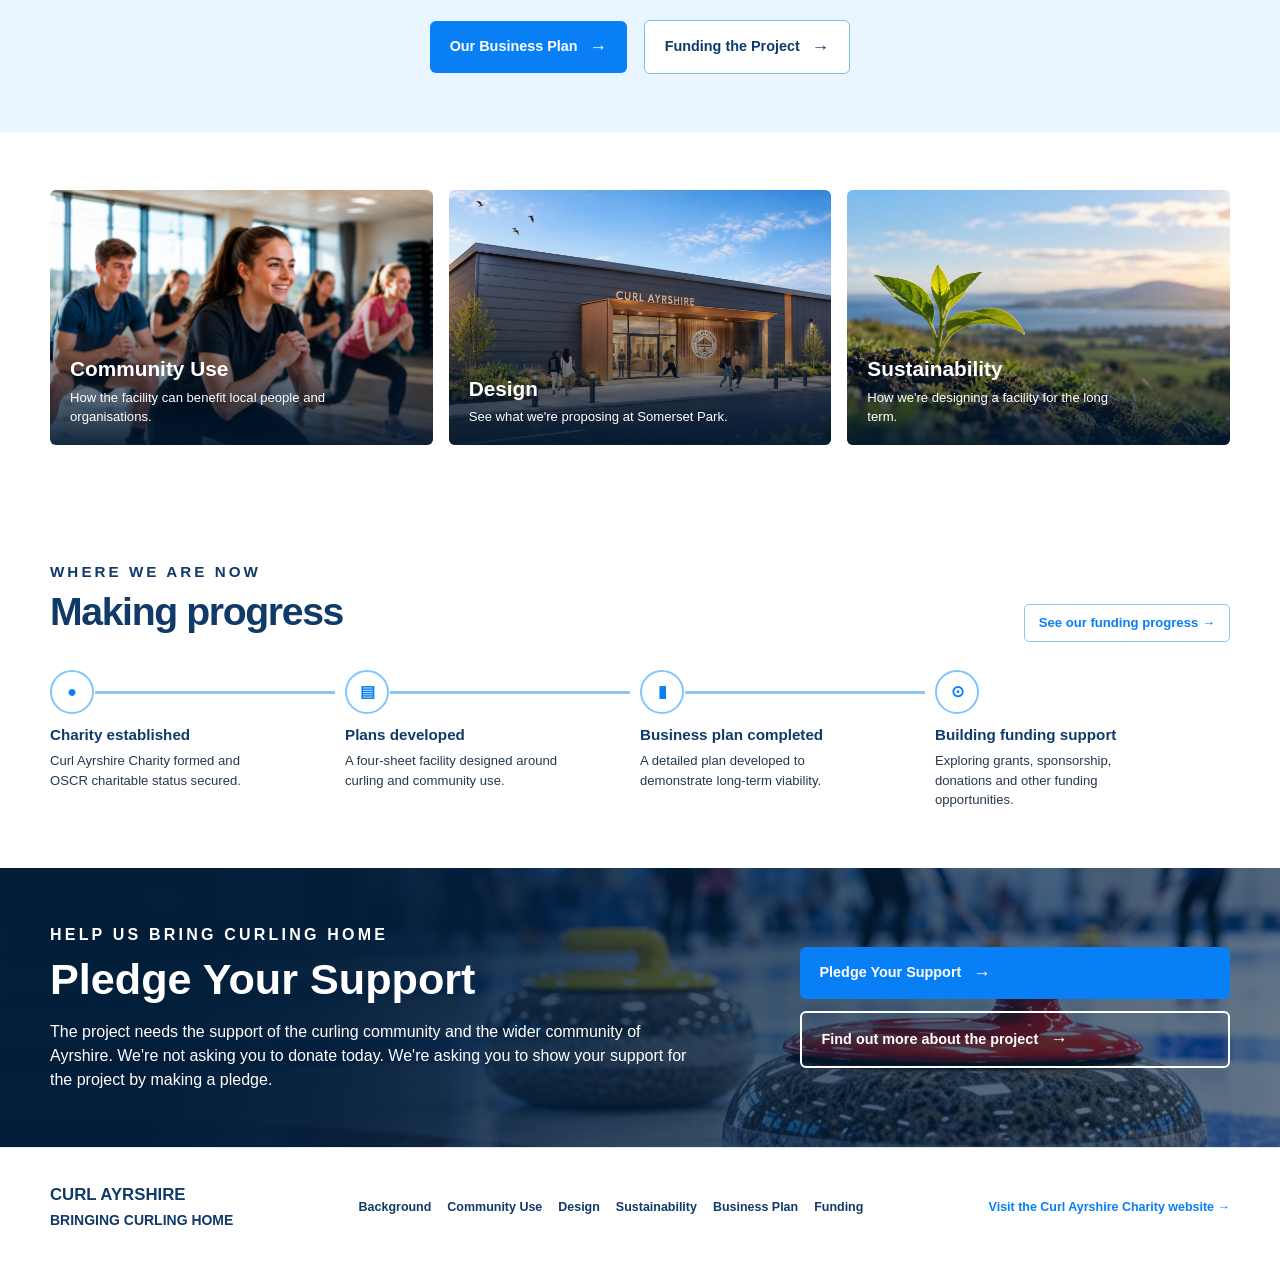
==== commit e7f5ca49: "Updates" ====
--- a/index.html
+++ b/index.html
@@ -45,8 +45,8 @@
                     <h1>Bringing<br>curling back home</h1>
                     <p>We are building a community facility, with curling at its heart, that provides opportunities which are not currently available locally, in Ayrshire</p>
                     <div class="hero-actions">
-                        <a class="button" href="background.html">Explore the Project</a>
-                        <a class="button button-outline" href="#support">Pledge Your Support</a>
+                        <a class="button" href="background.html">Find out more</a>
+                        <a class="button" href="https://forms.cloud.microsoft/e/AGbmvTRy5J" target="_blank" rel="noopener noreferrer">Pledge Your Support</a>
                     </div>
                 </div>
             </div>
@@ -58,8 +58,8 @@
                     <p class="eyebrow">More than a curling rink</p>
                     <h2>A place to curl<br>A place to meet<br>A place for the community</h2>
                     <p>Curl Ayrshire is developing a new four-sheet curling facility at Somerset Park in Ayr.</p>
-                    <p>But this is about more than curling. The proposed facility will provide spaces for community groups, meetings, activities and events, alongside a modern home for the sport.</p>
-                    <p>During the summer months, when the ice is removed, the main floor will provide a large, flexible space for conferences, events and other community activities.</p>
+                    <p>But this is about more than curling. The proposed facility will provide spaces all year round for community groups, meetings, activities and events, alongside a modern home for the sport.</p>
+                    <p>In addition, during the summer months, when the ice is removed, the main floor will provide a large, flexible space for conferences, events and other community activities.</p>
                     <a class="button" href="community-use.html">Discover our community vision</a>
                 </div>
                 <div class="split-image">
@@ -145,7 +145,7 @@
                         <p class="eyebrow">Where we are now</p>
                         <h2>Making progress</h2>
                     </div>
-                    <a class="progress-link" href="funding.html#pledge-progress">See our progress →</a>
+                    <a class="progress-link" href="funding.html#pledge-progress">See our funding progress →</a>
                 </div>
 
                 <div class="progress">
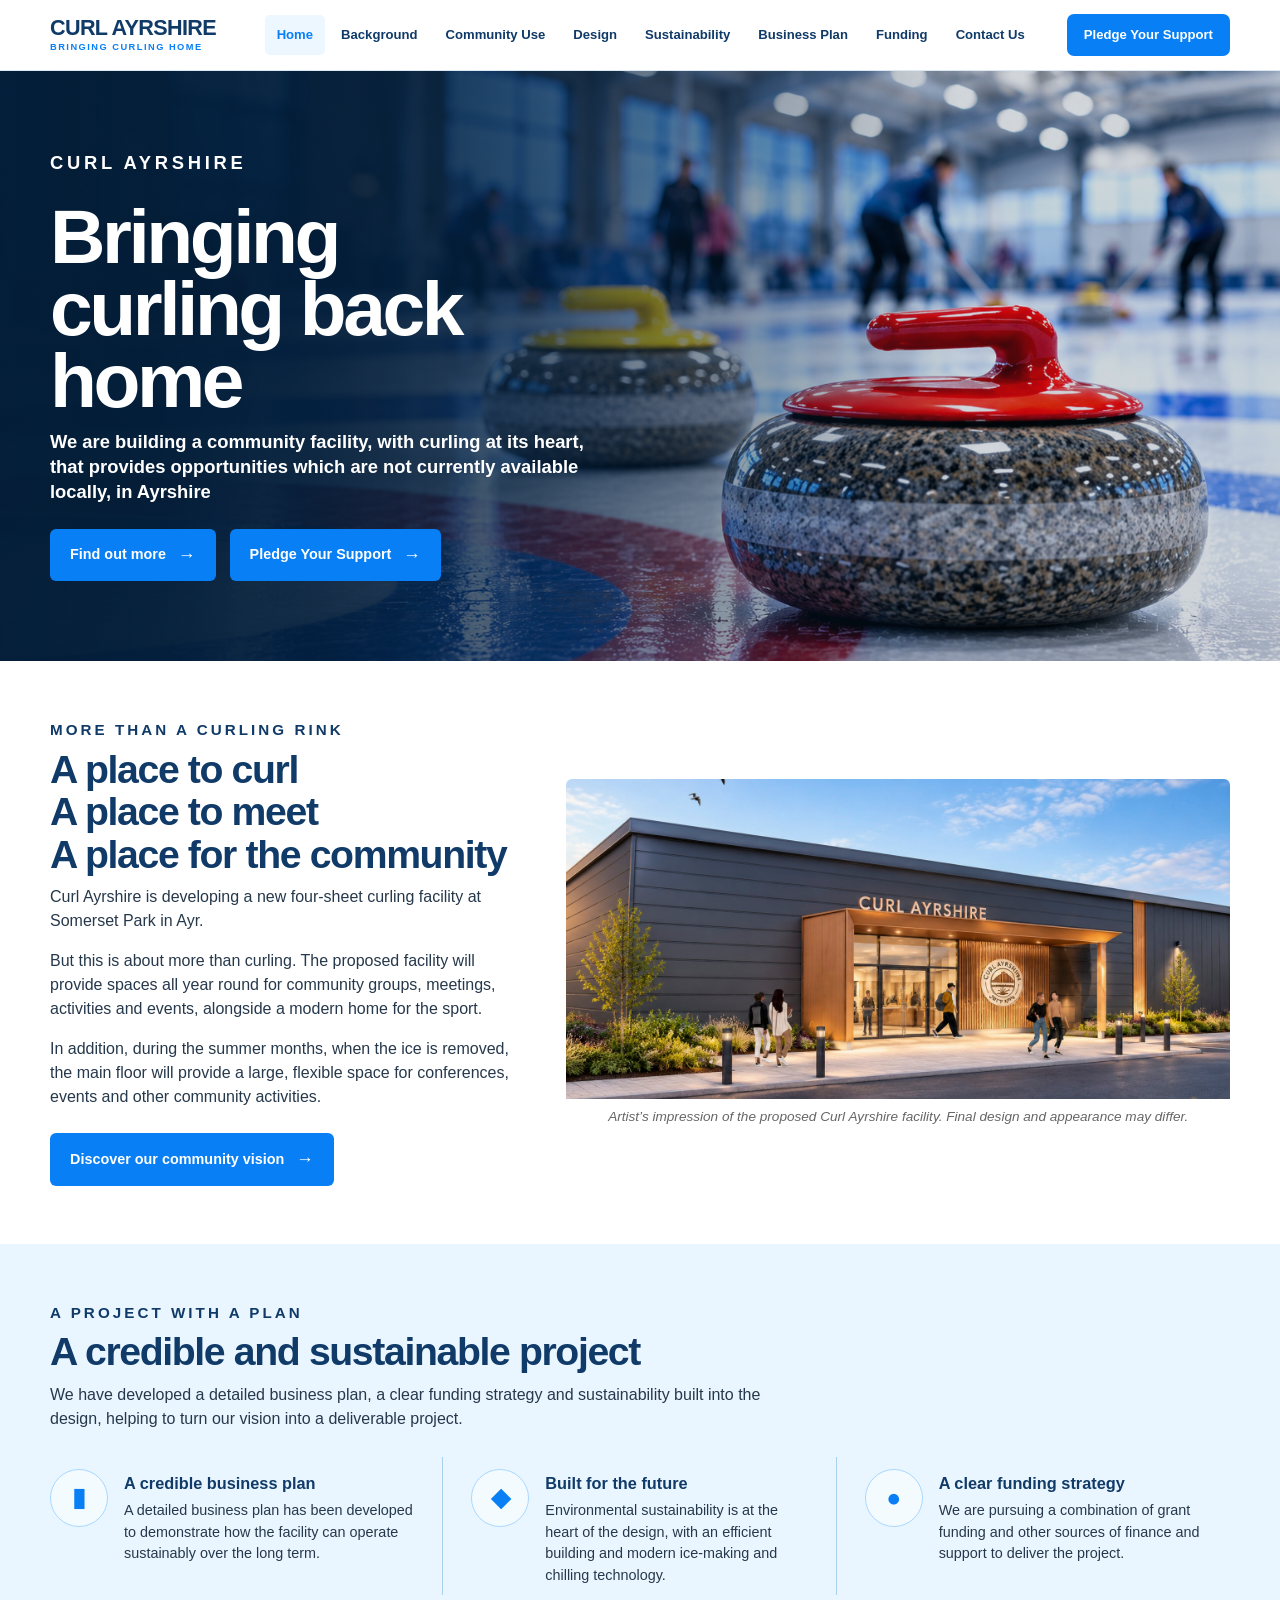
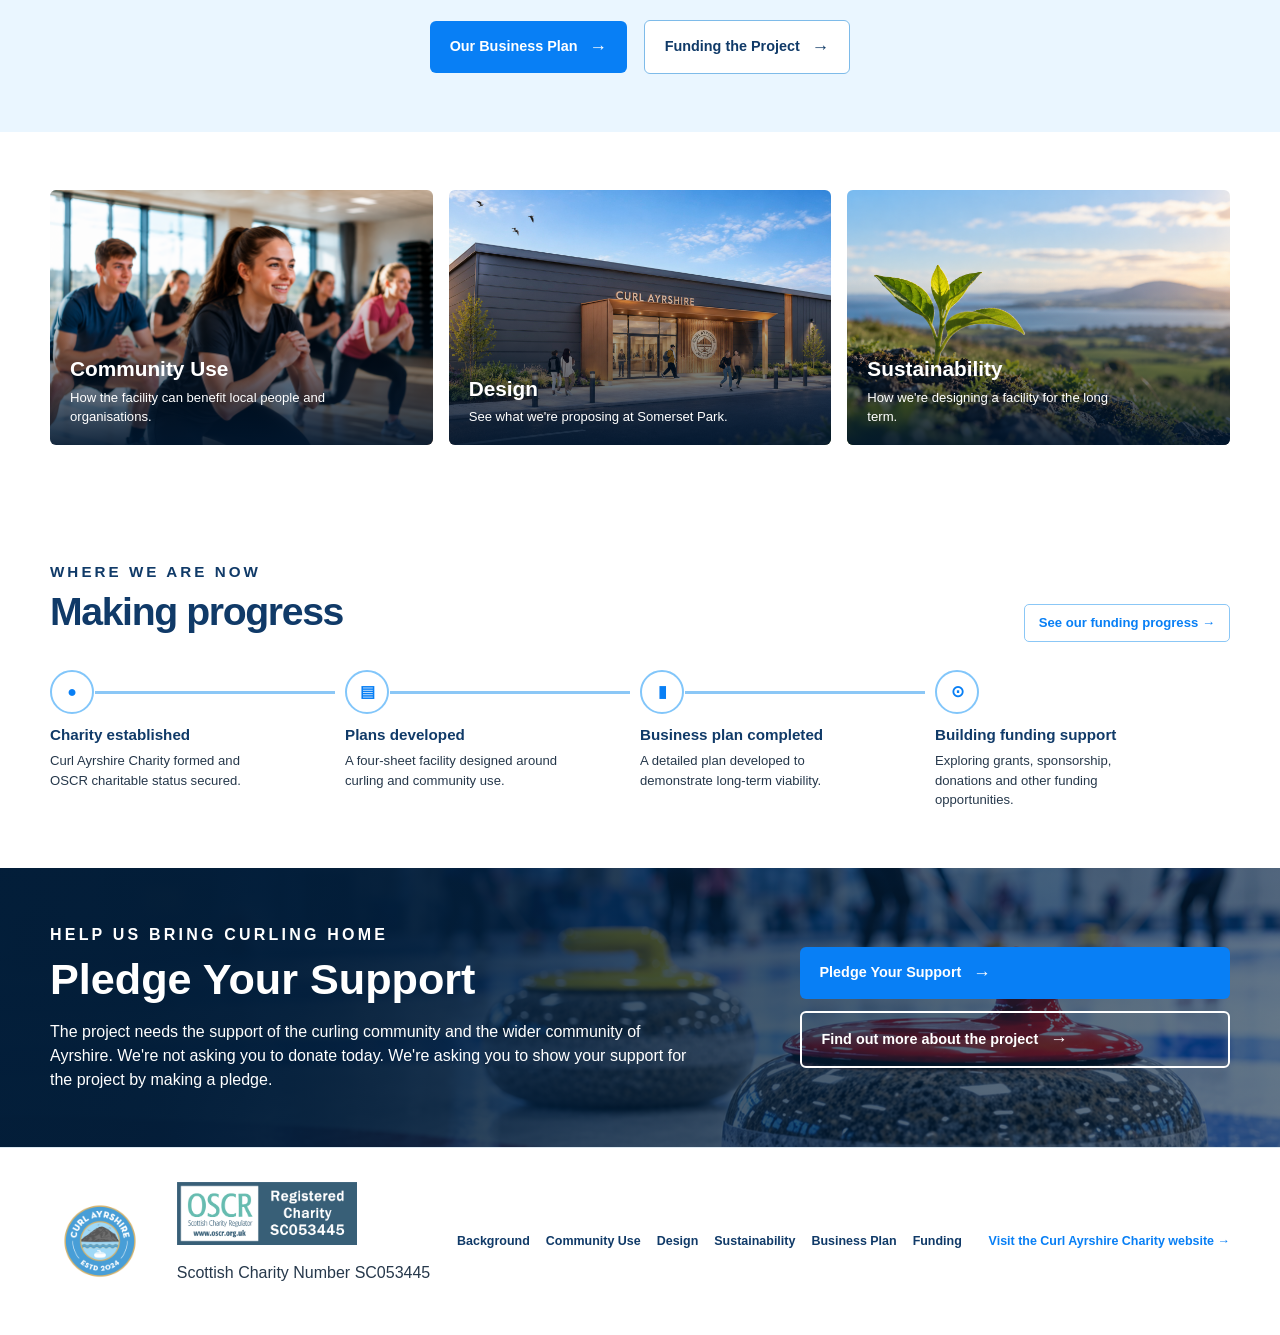
==== commit 0c38ffd1: "major update" ====
--- a/index.html
+++ b/index.html
@@ -26,6 +26,7 @@
                     <li><a href="sustainability.html">Sustainability</a></li>
                     <li><a href="business-plan.html">Business Plan</a></li>
                     <li><a href="funding.html">Funding</a></li>
+                    <li><a href="contact.html">Contact Us</a></li>
                 </ul>
             </nav>
 
@@ -192,7 +193,16 @@
 
     <footer class="site-footer">
         <div class="container footer-inner">
-            <div class="footer-brand">CURL AYRSHIRE<br><small>BRINGING CURLING HOME</small></div>
+            <div class="footer-brand">
+    <img src="images/logos/logo final_1000.jpg" alt="Curl Ayrshire logo">
+</div>
+            <div class="footer-oscr">
+    <a href="https://www.oscr.org.uk/about-charities/search-the-register/charity-details?number=SC053445"
+       target="_blank" rel="noopener noreferrer">
+        <img src="images/logos/oscr-logo.png" alt="Registered Scottish Charity SC053445">
+    </a>
+    <p>Scottish Charity Number SC053445</p>
+</div>
             <div class="footer-links">
                 <a href="background.html">Background</a>
                 <a href="community-use.html">Community Use</a>
@@ -201,7 +211,7 @@
                 <a href="business-plan.html">Business Plan</a>
                 <a href="funding.html">Funding</a>
             </div>
-            <a class="footer-charity" href="https://www.curlayrshire.com/">Visit the Curl Ayrshire Charity website →</a>
+            <a class="footer-charity" href="https://www.curlayrshire.com/" target="_blank" rel="noopener noreferrer">Visit the Curl Ayrshire Charity website →</a>
         </div>
     </footer>
 
--- a/css/styles.css
+++ b/css/styles.css
@@ -1033,4 +1033,68 @@
         grid-template-columns: 1fr;
         gap: 20px;
     }
+}
+/* Background page - text and image side by side */
+
+.background-feature {
+    display: grid;
+    grid-template-columns: 1.2fr 0.8fr;
+    gap: 40px;
+    align-items: center;
+    max-width: 1100px;
+    margin: 0 auto;
+}
+
+.background-image img {
+    width: 100%;
+    height: 420px;
+    object-fit: cover;
+    object-position: center;
+    border-radius: 8px;
+    display: block;
+}
+
+/* Stack the image below the text on smaller screens */
+
+@media (max-width: 768px) {
+    .background-feature {
+        grid-template-columns: 1fr;
+        gap: 25px;
+    }
+
+    .background-image img {
+        height: auto;
+        max-height: 450px;
+    }
+}
+.background-feature-reverse .background-image {
+    order: -1;
+}
+/* Scottish Curling logo */
+.background-image img[alt="Scottish Curling logo"] {
+    width: 100%;
+    height: auto;
+    max-width: 350px;
+    object-fit: contain;
+    margin: 0 auto;
+}
+
+/* Smaller headings on the Background page */
+.background-page .background-feature h2 {
+    font-size: 1.5rem;
+}
+
+/* Consistent spacing between Background page sections */
+.background-page .background-feature {
+    margin-bottom: 40px;
+}
+.footer-oscr img {
+    width: 180px;
+    height: auto;
+    display: block;
+}
+.footer-brand img {
+    width: 100px;
+    height: auto;
+    display: block;
 }
